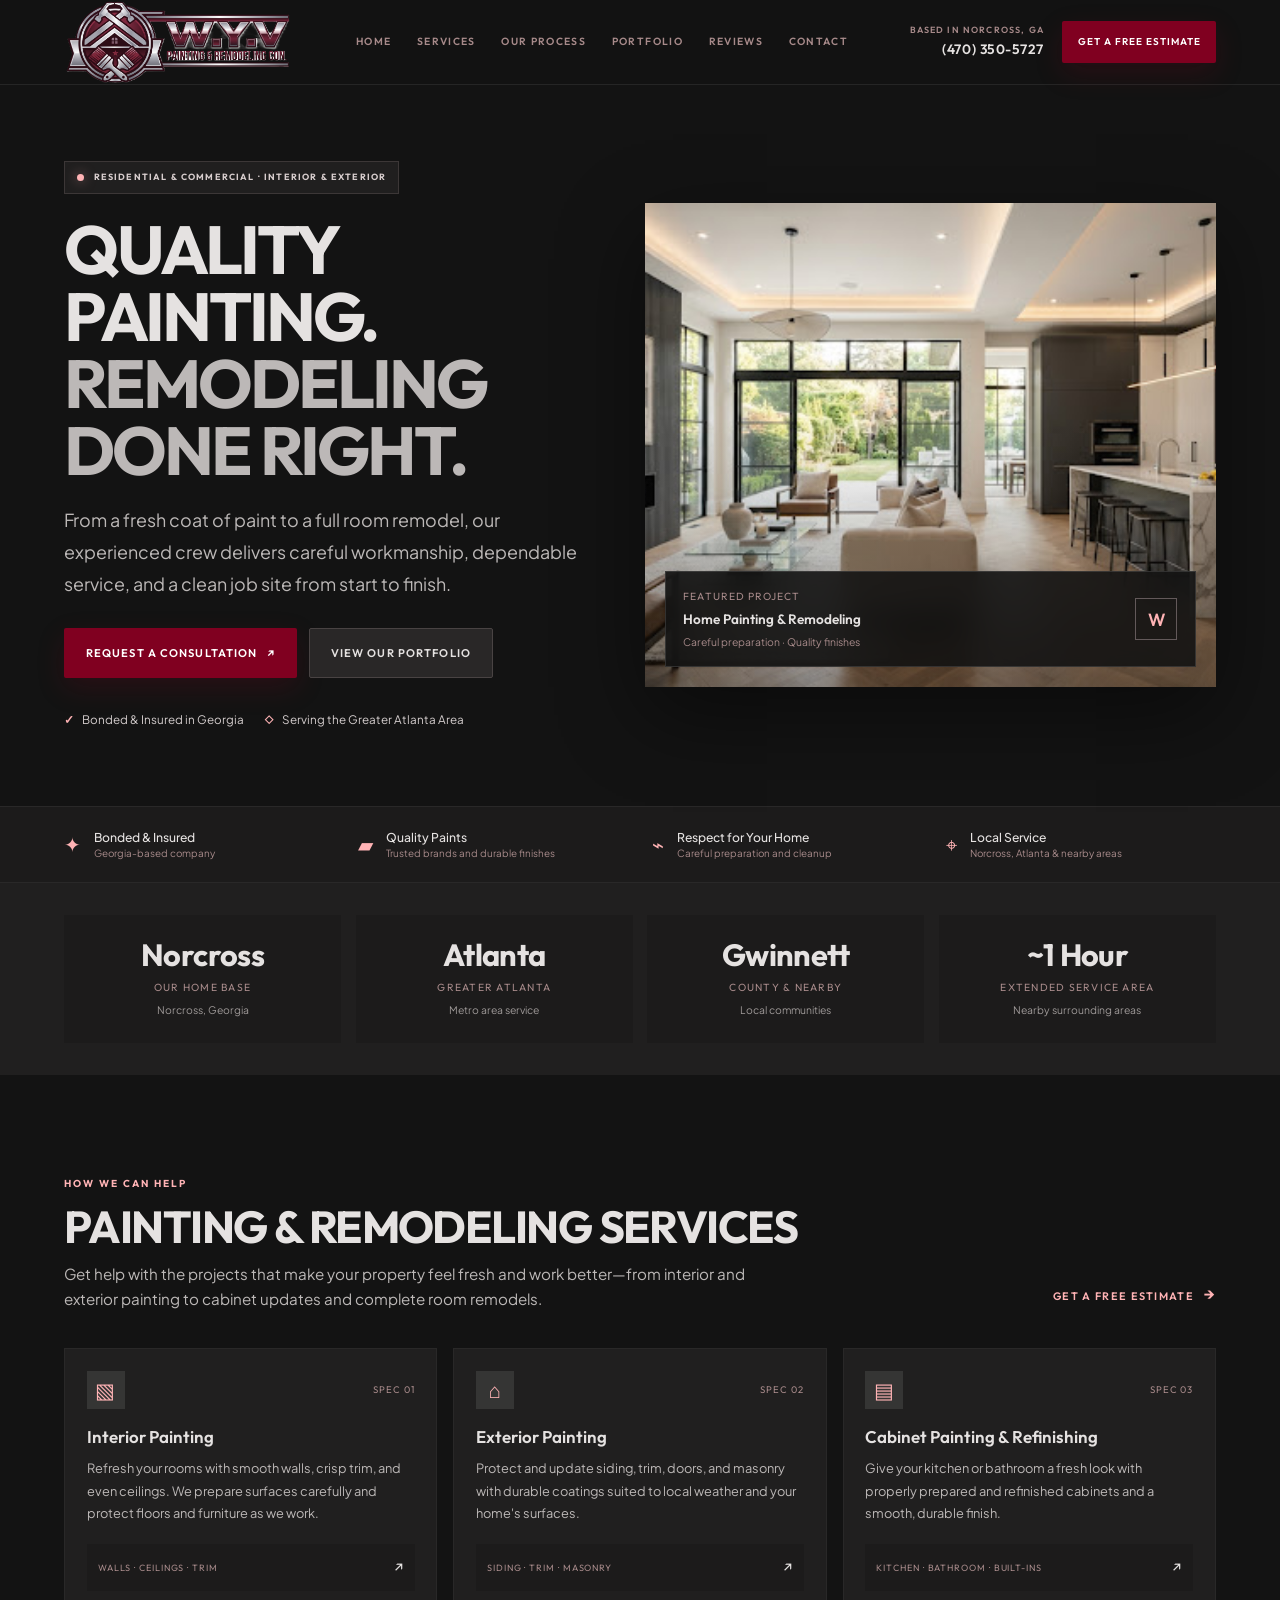
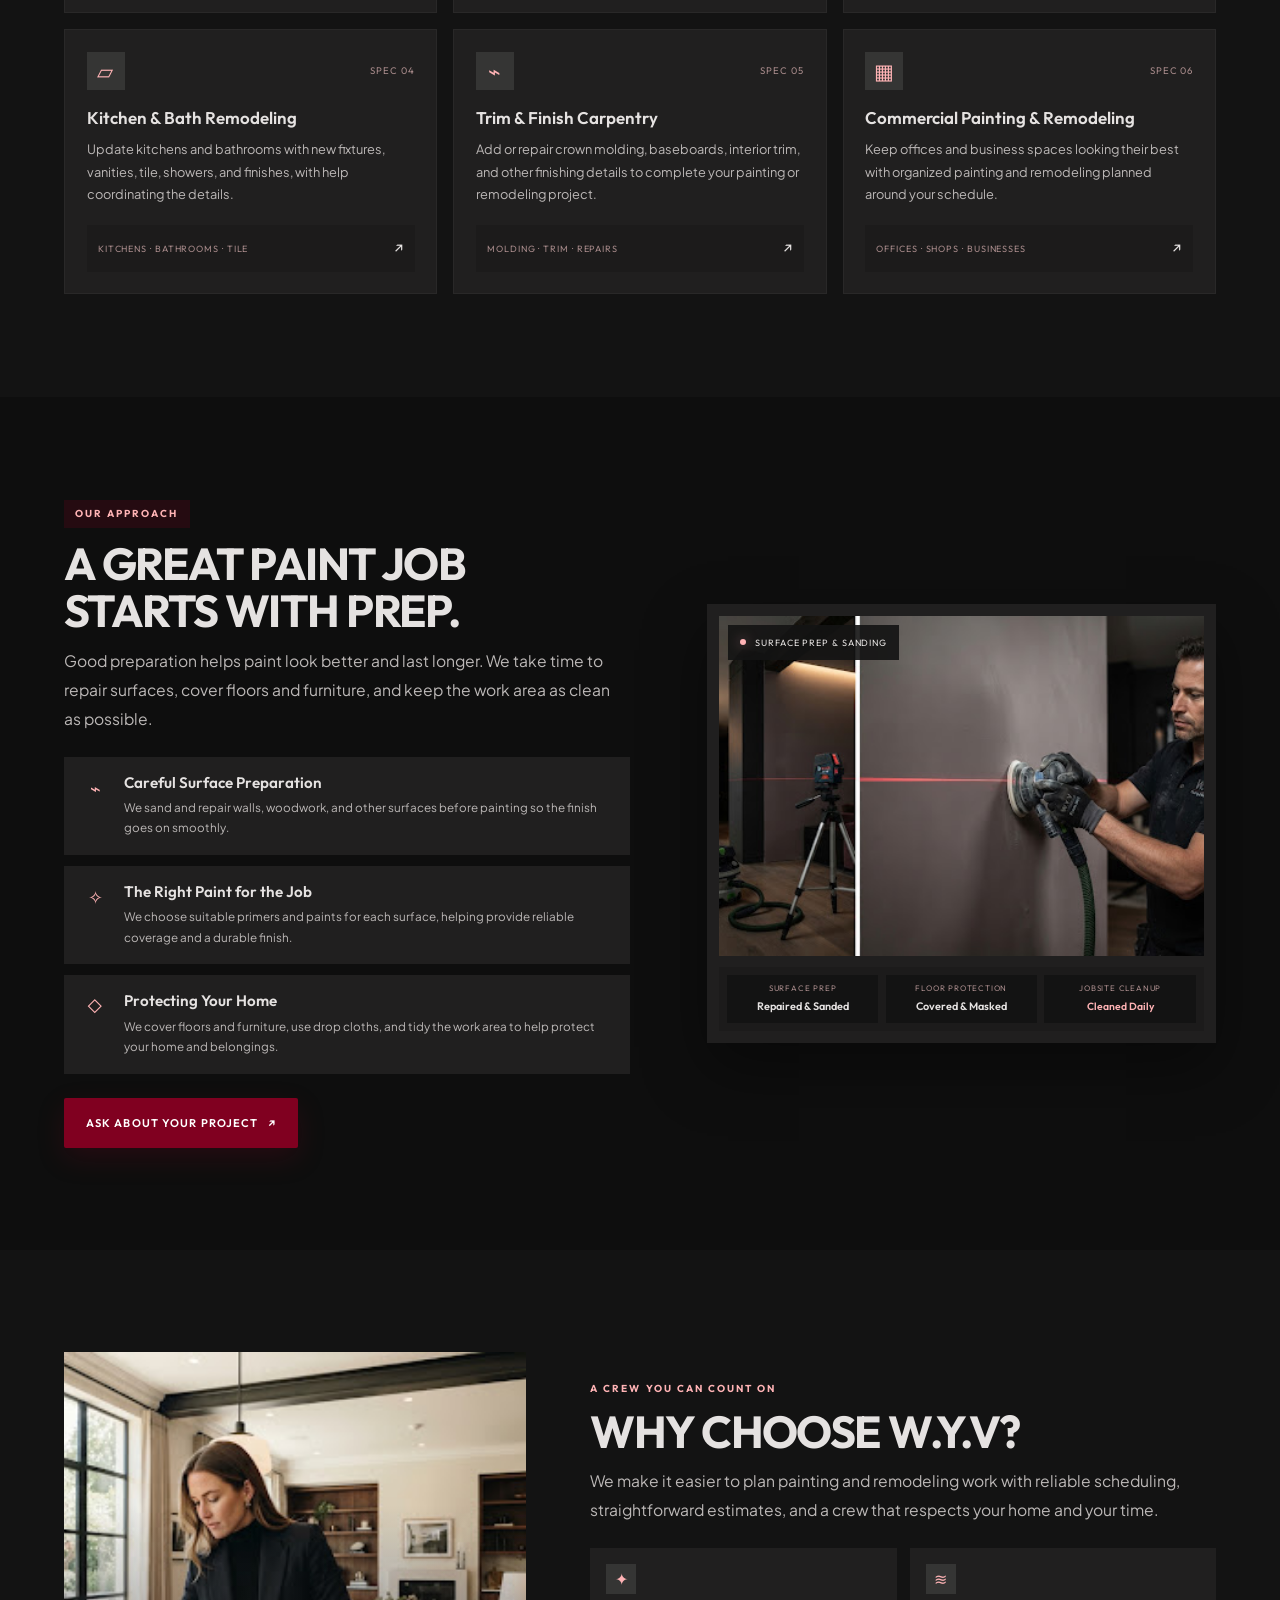
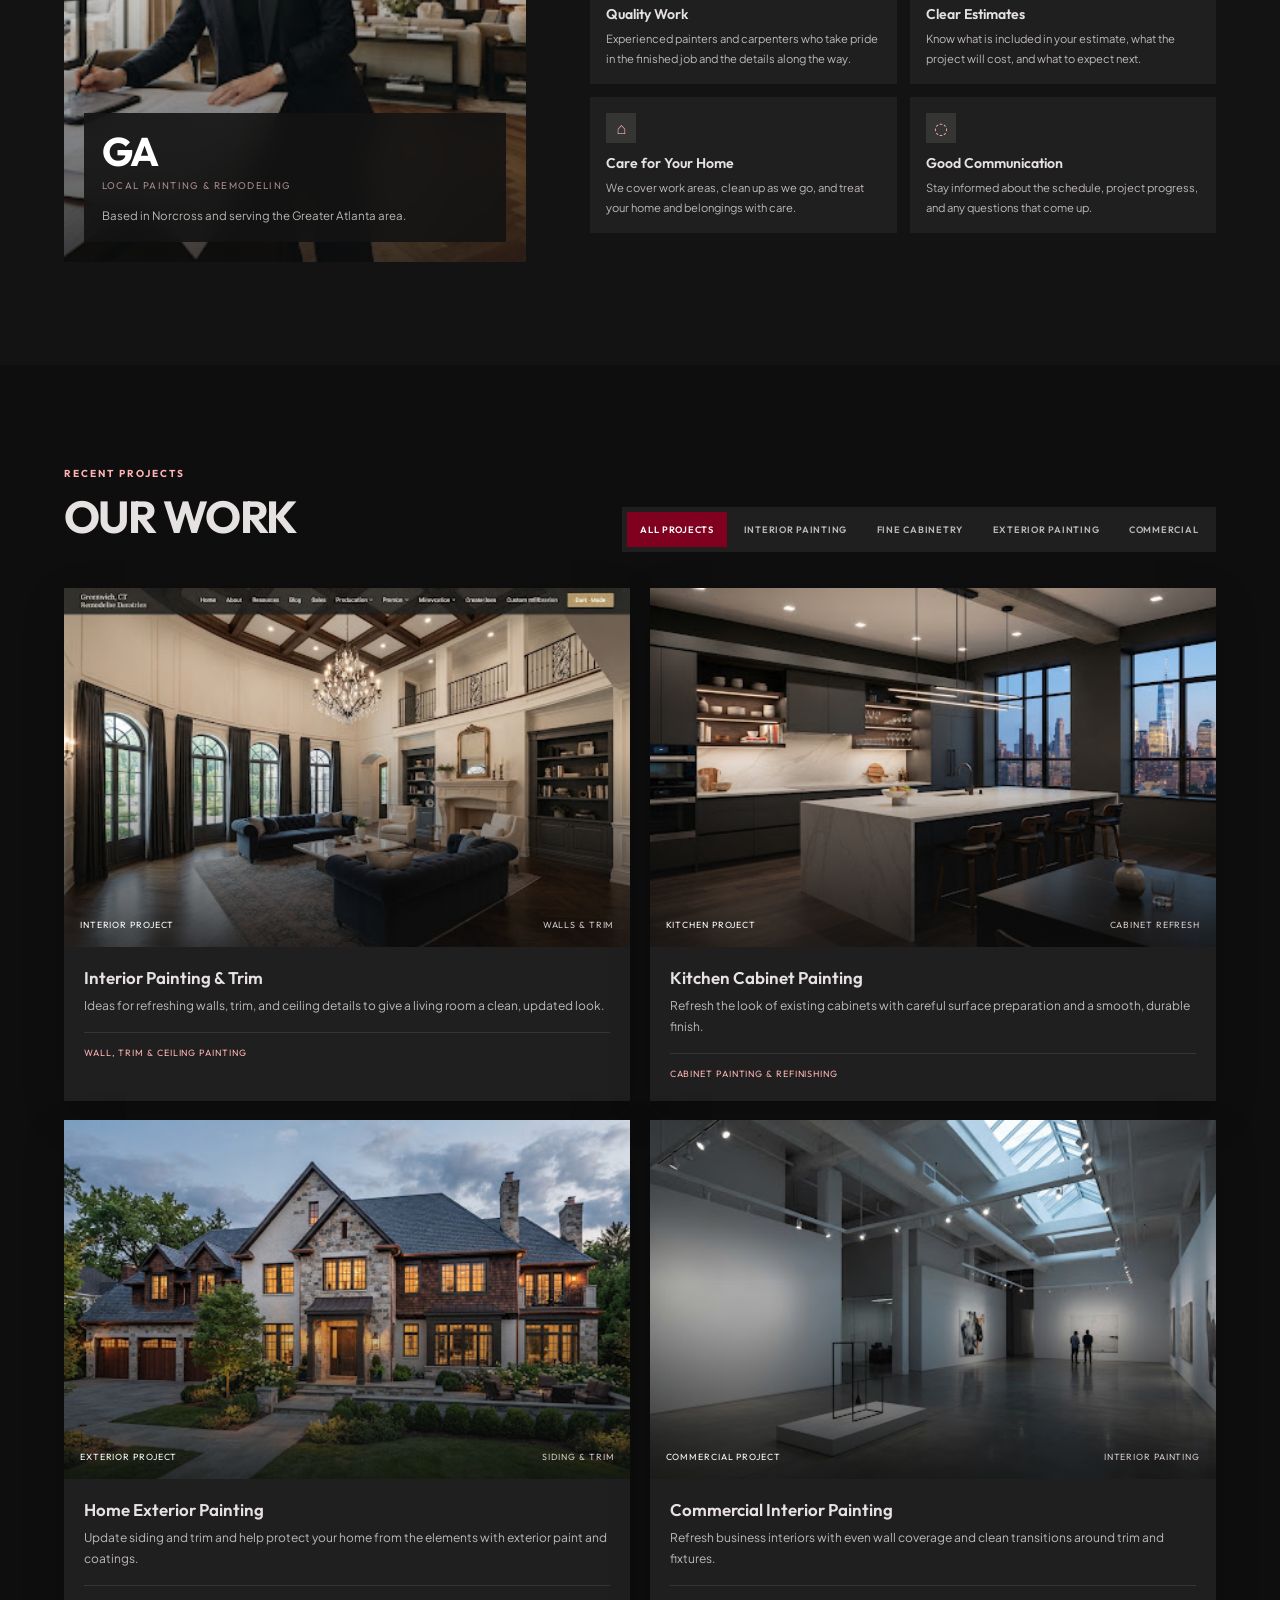
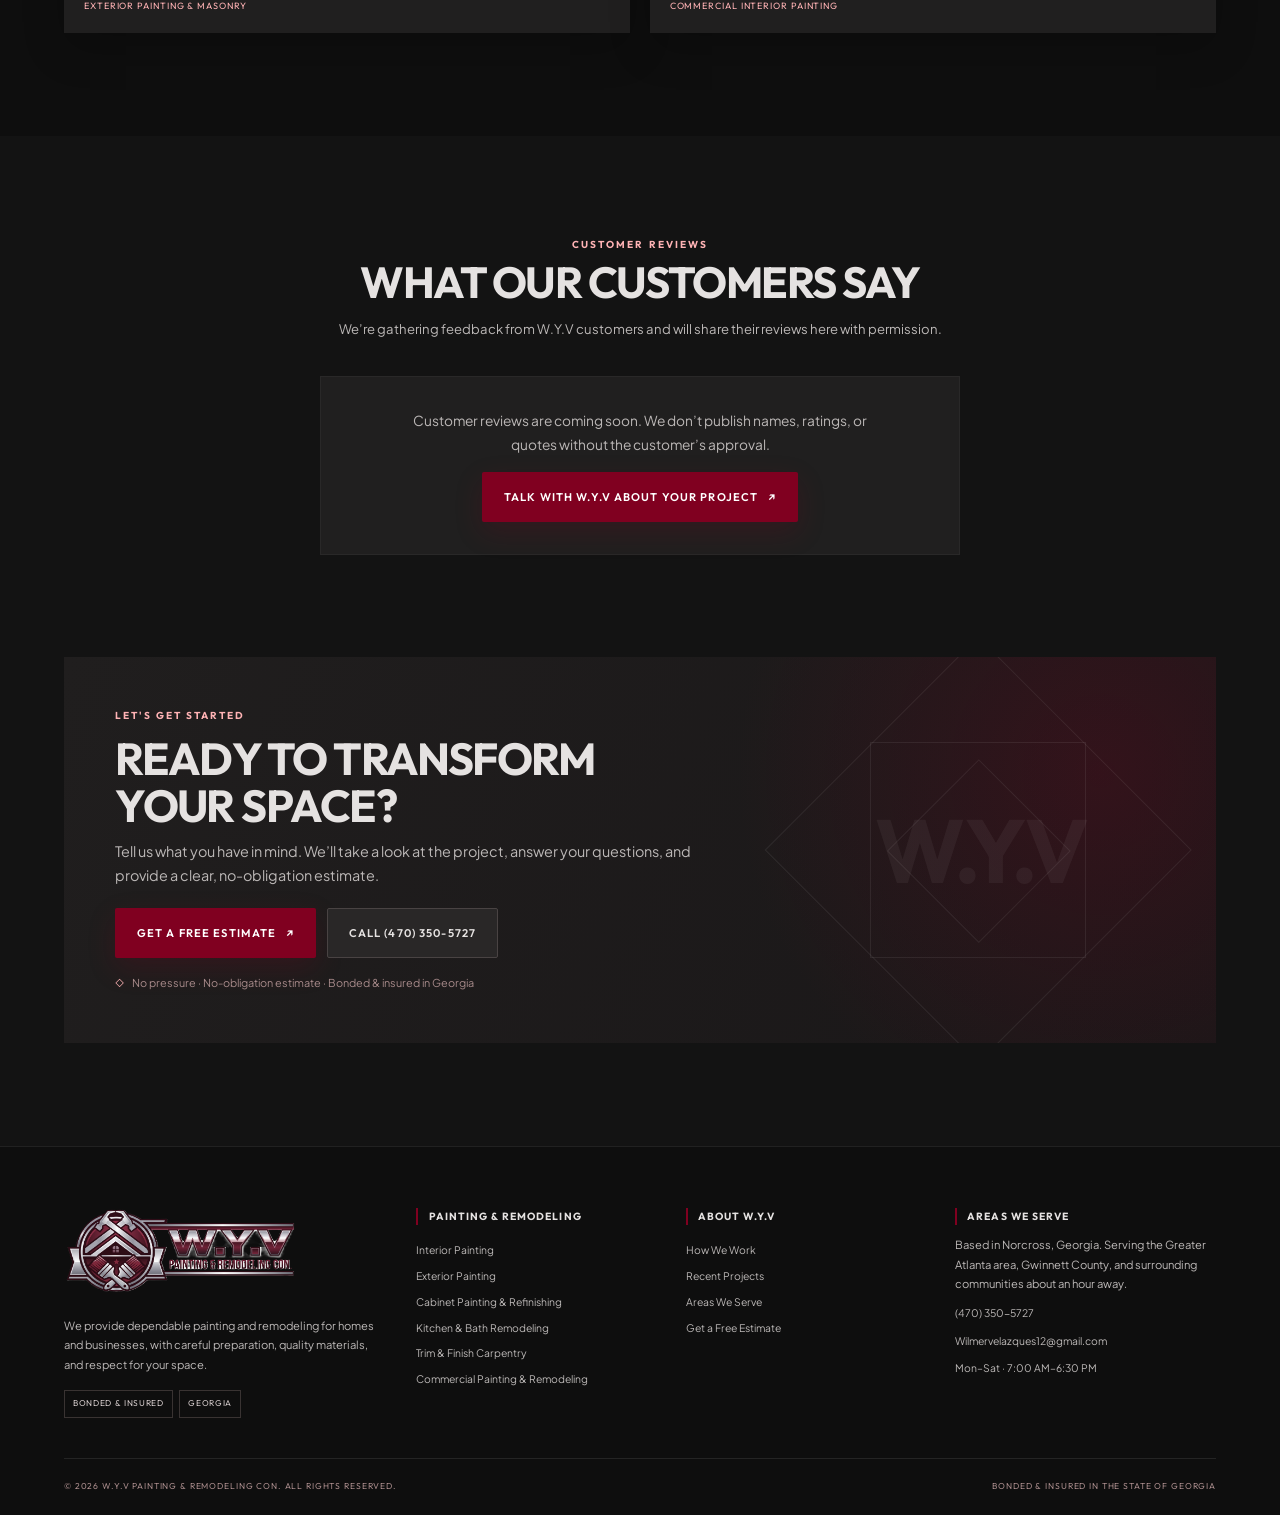
==== index.html @ c8cf9649 "Second Commit" ====
<!doctype html>
<html lang="en">
  <head>
    <meta charset="utf-8">
    <meta name="viewport" content="width=device-width, initial-scale=1">
    <meta name="theme-color" content="#131313">
    <meta name="description" content="W.Y.V Painting & Remodeling is based in Norcross, Georgia, providing painting, cabinet refinishing, and remodeling throughout Greater Atlanta, Gwinnett, and nearby communities.">
    <title>W.Y.V Painting & Remodeling | Quality Painting & Remodeling</title>
    <link rel="preconnect" href="https://fonts.googleapis.com">
    <link rel="preconnect" href="https://fonts.gstatic.com" crossorigin>
    <link href="https://fonts.googleapis.com/css2?family=Outfit:wght@400;500;600;700&family=Plus+Jakarta+Sans:wght@400;500;600&display=swap" rel="stylesheet">
    <link rel="stylesheet" href="styles.css">
    <script src="script.js" defer></script>
  </head>
  <body>
    <a class="skip-link" href="#main">Skip to content</a>
    <header class="site-header">
      <div class="header-inner">
        <a class="brand" href="#home" aria-label="W.Y.V Painting & Remodeling home">
          <img class="brand-logo" src="assets/wyv-main-logo.png" alt="W.Y.V Painting &amp; Remodeling Con.">
        </a>

        <button class="menu-toggle" type="button" aria-expanded="false" aria-controls="primary-navigation">
          <span class="menu-toggle-lines" aria-hidden="true"></span>
          <span class="visually-hidden">Open navigation</span>
        </button>

        <nav class="primary-navigation" id="primary-navigation" aria-label="Main navigation">
          <a href="#home">Home</a>
          <a href="#services">Services</a>
          <a href="#process">Our Process</a>
          <a href="#portfolio">Portfolio</a>
          <a href="#reviews">Reviews</a>
          <a href="#contact">Contact</a>
        </nav>

        <div class="header-actions">
          <div class="direct-line">
            <span>Based in Norcross, GA</span>
            <a href="tel:4703505727">(470) 350-5727</a>
          </div>
          <a class="button button-primary button-small" href="#contact" data-open-request>Get a Free Estimate</a>
        </div>
      </div>
    </header>

    <main id="main">
      <section class="hero section-shell" id="home">
        <div class="hero-content">
          <p class="eyebrow eyebrow-pill"><span class="status-dot"></span>Residential &amp; Commercial · Interior &amp; Exterior</p>
          <h1>Quality Painting.<br><span>Remodeling Done Right.</span></h1>
          <p class="hero-description">From a fresh coat of paint to a full room remodel, our experienced crew delivers careful workmanship, dependable service, and a clean job site from start to finish.</p>
          <div class="hero-actions">
            <a class="button button-primary" href="#contact" data-open-request>Request a Consultation <span aria-hidden="true">↗</span></a>
            <a class="button button-secondary" href="#portfolio">View Our Portfolio</a>
          </div>
          <div class="hero-credentials">
            <span><span class="credential-icon" aria-hidden="true">✓</span> Bonded &amp; Insured in Georgia</span>
            <span><span class="credential-icon" aria-hidden="true">◇</span> Serving the Greater Atlanta Area</span>
          </div>
        </div>

        <div class="hero-visual">
          <img
            src="assets/hero-interior.jpg"
            alt="Updated open-plan living room and kitchen with custom wood paneling, marble island, and fresh finishes"
            fetchpriority="high"
            width="512"
            height="286">
          <div class="hero-caption">
            <div>
              <span class="caption-label">Featured Project</span>
              <strong>Home Painting &amp; Remodeling</strong>
              <span class="caption-detail">Careful preparation · Quality finishes</span>
            </div>
            <span class="caption-seal" aria-hidden="true">W</span>
          </div>
        </div>
      </section>

      <section class="trust-strip" aria-label="Our service commitments">
        <div class="trust-item"><span class="trust-icon" aria-hidden="true">✦</span><span>Bonded &amp; Insured <small>Georgia-based company</small></span></div>
        <div class="trust-item"><span class="trust-icon" aria-hidden="true">▰</span><span>Quality Paints <small>Trusted brands and durable finishes</small></span></div>
        <div class="trust-item"><span class="trust-icon" aria-hidden="true">⌁</span><span>Respect for Your Home <small>Careful preparation and cleanup</small></span></div>
        <div class="trust-item"><span class="trust-icon" aria-hidden="true">⌖</span><span>Local Service <small>Norcross, Atlanta &amp; nearby areas</small></span></div>
      </section>

      <section class="stats-section" aria-label="W.Y.V at a glance">
        <div class="stats-grid">
          <div class="stat"><strong class="stat-label">Norcross</strong><span>Our Home Base</span><small>Norcross, Georgia</small></div>
          <div class="stat"><strong class="stat-label">Atlanta</strong><span>Greater Atlanta</span><small>Metro area service</small></div>
          <div class="stat"><strong class="stat-label">Gwinnett</strong><span>County &amp; Nearby</span><small>Local communities</small></div>
          <div class="stat"><strong class="stat-label">~1 Hour</strong><span>Extended Service Area</span><small>Nearby surrounding areas</small></div>
        </div>
      </section>

      <section class="content-section" id="services">
        <div class="section-shell">
          <div class="section-heading section-heading-split">
            <div>
              <p class="eyebrow">How We Can Help</p>
              <h2>Painting &amp; Remodeling Services</h2>
              <p>Get help with the projects that make your property feel fresh and work better—from interior and exterior painting to cabinet updates and complete room remodels.</p>
            </div>
            <a class="text-link" href="#contact" data-open-request>Get a free estimate <span aria-hidden="true">→</span></a>
          </div>

          <div class="services-grid">
            <article class="service-card">
              <div class="service-meta"><span class="service-icon" aria-hidden="true">▧</span><span>Spec 01</span></div>
              <h3>Interior Painting</h3>
              <p>Refresh your rooms with smooth walls, crisp trim, and even ceilings. We prepare surfaces carefully and protect floors and furniture as we work.</p>
              <div class="service-foot"><span>Walls · Ceilings · Trim</span><span aria-hidden="true">↗</span></div>
            </article>
            <article class="service-card">
              <div class="service-meta"><span class="service-icon" aria-hidden="true">⌂</span><span>Spec 02</span></div>
              <h3>Exterior Painting</h3>
              <p>Protect and update siding, trim, doors, and masonry with durable coatings suited to local weather and your home's surfaces.</p>
              <div class="service-foot"><span>Siding · Trim · Masonry</span><span aria-hidden="true">↗</span></div>
            </article>
            <article class="service-card">
              <div class="service-meta"><span class="service-icon" aria-hidden="true">▤</span><span>Spec 03</span></div>
              <h3>Cabinet Painting &amp; Refinishing</h3>
              <p>Give your kitchen or bathroom a fresh look with properly prepared and refinished cabinets and a smooth, durable finish.</p>
              <div class="service-foot"><span>Kitchen · Bathroom · Built-ins</span><span aria-hidden="true">↗</span></div>
            </article>
            <article class="service-card">
              <div class="service-meta"><span class="service-icon" aria-hidden="true">▱</span><span>Spec 04</span></div>
              <h3>Kitchen &amp; Bath Remodeling</h3>
              <p>Update kitchens and bathrooms with new fixtures, vanities, tile, showers, and finishes, with help coordinating the details.</p>
              <div class="service-foot"><span>Kitchens · Bathrooms · Tile</span><span aria-hidden="true">↗</span></div>
            </article>
            <article class="service-card">
              <div class="service-meta"><span class="service-icon" aria-hidden="true">⌁</span><span>Spec 05</span></div>
              <h3>Trim &amp; Finish Carpentry</h3>
              <p>Add or repair crown molding, baseboards, interior trim, and other finishing details to complete your painting or remodeling project.</p>
              <div class="service-foot"><span>Molding · Trim · Repairs</span><span aria-hidden="true">↗</span></div>
            </article>
            <article class="service-card">
              <div class="service-meta"><span class="service-icon" aria-hidden="true">▦</span><span>Spec 06</span></div>
              <h3>Commercial Painting &amp; Remodeling</h3>
              <p>Keep offices and business spaces looking their best with organized painting and remodeling planned around your schedule.</p>
              <div class="service-foot"><span>Offices · Shops · Businesses</span><span aria-hidden="true">↗</span></div>
            </article>
          </div>
        </div>
      </section>

      <section class="process-section" id="process">
        <div class="section-shell process-grid">
          <div class="process-copy">
            <p class="eyebrow eyebrow-dark">Our Approach</p>
            <h2>A Great Paint Job Starts With Prep.</h2>
            <p class="section-lead">Good preparation helps paint look better and last longer. We take time to repair surfaces, cover floors and furniture, and keep the work area as clean as possible.</p>
            <div class="process-points">
              <article class="process-point">
                <span class="point-icon" aria-hidden="true">⌁</span>
                <div><h3>Careful Surface Preparation</h3><p>We sand and repair walls, woodwork, and other surfaces before painting so the finish goes on smoothly.</p></div>
              </article>
              <article class="process-point">
                <span class="point-icon" aria-hidden="true">✧</span>
                <div><h3>The Right Paint for the Job</h3><p>We choose suitable primers and paints for each surface, helping provide reliable coverage and a durable finish.</p></div>
              </article>
              <article class="process-point">
                <span class="point-icon" aria-hidden="true">◇</span>
                <div><h3>Protecting Your Home</h3><p>We cover floors and furniture, use drop cloths, and tidy the work area to help protect your home and belongings.</p></div>
              </article>
            </div>
            <a class="button button-primary" href="#contact" data-open-request>Ask About Your Project <span aria-hidden="true">↗</span></a>
          </div>

          <div class="process-visual">
            <img
              src="assets/surface-prep.jpg"
              alt="Careful surface preparation and sanding before interior painting"
              loading="lazy"
              width="512"
              height="286">
            <span class="image-label"><span class="status-dot"></span>Surface Prep &amp; Sanding</span>
            <div class="technical-stats">
              <div><span>Surface Prep</span><strong>Repaired &amp; Sanded</strong></div>
              <div><span>Floor Protection</span><strong>Covered &amp; Masked</strong></div>
              <div><span>Jobsite Cleanup</span><strong>Cleaned Daily</strong></div>
            </div>
          </div>
        </div>
      </section>

      <section class="difference-section content-section">
        <div class="section-shell difference-grid">
          <div class="difference-visual">
            <img
              src="assets/atelier-planning.jpg"
              alt="An interior professional reviewing a home painting and remodeling project"
              loading="lazy"
              width="512"
              height="286">
            <div class="delivery-card">
              <div class="delivery-number">GA</div>
              <div><span>Local Painting &amp; Remodeling</span><p>Based in Norcross and serving the Greater Atlanta area.</p></div>
            </div>
          </div>
          <div class="difference-copy">
            <p class="eyebrow">A Crew You Can Count On</p>
            <h2>Why Choose W.Y.V?</h2>
            <p class="section-lead">We make it easier to plan painting and remodeling work with reliable scheduling, straightforward estimates, and a crew that respects your home and your time.</p>
            <div class="pillars-grid">
              <article class="pillar-card"><span class="pillar-icon" aria-hidden="true">✦</span><h3>Quality Work</h3><p>Experienced painters and carpenters who take pride in the finished job and the details along the way.</p></article>
              <article class="pillar-card"><span class="pillar-icon" aria-hidden="true">≋</span><h3>Clear Estimates</h3><p>Know what is included in your estimate, what the project will cost, and what to expect next.</p></article>
              <article class="pillar-card"><span class="pillar-icon" aria-hidden="true">⌂</span><h3>Care for Your Home</h3><p>We cover work areas, clean up as we go, and treat your home and belongings with care.</p></article>
              <article class="pillar-card"><span class="pillar-icon" aria-hidden="true">◌</span><h3>Good Communication</h3><p>Stay informed about the schedule, project progress, and any questions that come up.</p></article>
            </div>
          </div>
        </div>
      </section>

      <section class="portfolio-section" id="portfolio">
        <div class="section-shell">
          <div class="section-heading portfolio-heading">
            <div>
              <p class="eyebrow">Recent Projects</p>
              <h2>Our Work</h2>
            </div>
            <div class="portfolio-filters" role="group" aria-label="Filter portfolio projects">
              <button class="filter-button is-active" type="button" data-filter="all" aria-pressed="true">All Projects</button>
              <button class="filter-button" type="button" data-filter="interiors" aria-pressed="false">Interior Painting</button>
              <button class="filter-button" type="button" data-filter="cabinetry" aria-pressed="false">Fine Cabinetry</button>
              <button class="filter-button" type="button" data-filter="exterior" aria-pressed="false">Exterior Painting</button>
              <button class="filter-button" type="button" data-filter="commercial" aria-pressed="false">Commercial</button>
            </div>
          </div>

          <div class="portfolio-grid">
            <article class="project-card" data-category="interiors">
              <div class="project-image"><img src="assets/portfolio-greenwich.jpg" alt="Living room with a coffered ceiling, finished hardwood floors, and freshly painted walls" loading="lazy" width="512" height="286"><span class="project-location">Interior Project <span>Walls &amp; Trim</span></span></div>
              <div class="project-copy"><h3>Interior Painting &amp; Trim</h3><p>Ideas for refreshing walls, trim, and ceiling details to give a living room a clean, updated look.</p><span class="project-finish">Wall, Trim &amp; Ceiling Painting</span></div>
            </article>
            <article class="project-card" data-category="cabinetry">
              <div class="project-image"><img src="assets/portfolio-tribeca.jpg" alt="Updated kitchen with refinished dark cabinets and a waterfall island" loading="lazy" width="512" height="286"><span class="project-location">Kitchen Project <span>Cabinet Refresh</span></span></div>
              <div class="project-copy"><h3>Kitchen Cabinet Painting</h3><p>Refresh the look of existing cabinets with careful surface preparation and a smooth, durable finish.</p><span class="project-finish">Cabinet Painting &amp; Refinishing</span></div>
            </article>
            <article class="project-card" data-category="exterior">
              <div class="project-image"><img src="assets/portfolio-westchester.jpg" alt="Stone and cedar home exterior with updated siding and dark window trim" loading="lazy" width="512" height="286"><span class="project-location">Exterior Project <span>Siding &amp; Trim</span></span></div>
              <div class="project-copy"><h3>Home Exterior Painting</h3><p>Update siding and trim and help protect your home from the elements with exterior paint and coatings.</p><span class="project-finish">Exterior Painting &amp; Masonry</span></div>
            </article>
            <article class="project-card" data-category="commercial">
              <div class="project-image"><img src="assets/portfolio-soho.jpg" alt="Art gallery interior with polished concrete floors and freshly painted white walls" loading="lazy" width="512" height="286"><span class="project-location">Commercial Project <span>Interior Painting</span></span></div>
              <div class="project-copy"><h3>Commercial Interior Painting</h3><p>Refresh business interiors with even wall coverage and clean transitions around trim and fixtures.</p><span class="project-finish">Commercial Interior Painting</span></div>
            </article>
          </div>
        </div>
      </section>

      <section class="reviews-section" id="reviews">
        <div class="section-shell">
          <div class="reviews-heading">
            <p class="eyebrow">Customer Reviews</p>
            <h2>What Our Customers Say</h2>
            <p>We’re gathering feedback from W.Y.V customers and will share their reviews here with permission.</p>
          </div>
          <div class="reviews-empty-state">
            <p>Customer reviews are coming soon. We don’t publish names, ratings, or quotes without the customer’s approval.</p>
            <a class="button button-primary" href="#contact" data-open-request>Talk with W.Y.V about your project <span aria-hidden="true">↗</span></a>
          </div>
        </div>
      </section>

      <section class="contact-section" id="contact">
        <div class="section-shell">
          <div class="contact-panel">
            <div class="contact-copy">
              <p class="eyebrow">Let's Get Started</p>
              <h2>Ready to Transform<br>Your Space?</h2>
              <p>Tell us what you have in mind. We’ll take a look at the project, answer your questions, and provide a clear, no-obligation estimate.</p>
              <div class="contact-actions">
                <a class="button button-primary" href="#contact" data-open-request>Get a Free Estimate <span aria-hidden="true">↗</span></a>
                <a class="button button-secondary" href="tel:4703505727">Call (470) 350-5727</a>
              </div>
              <p class="contact-assurance"><span aria-hidden="true">◇</span> No pressure · No-obligation estimate · Bonded &amp; insured in Georgia</p>
            </div>
            <div class="contact-decoration" aria-hidden="true"><span>W.Y.V</span><i></i><i></i><i></i></div>
          </div>
        </div>
      </section>
    </main>

    <dialog class="request-dialog" id="request-dialog" aria-labelledby="request-title" aria-describedby="request-description">
      <div class="request-dialog-header">
        <div>
          <p class="eyebrow">Norcross · Greater Atlanta</p>
          <h2 id="request-title">Tell Us About Your Project</h2>
        </div>
        <button class="dialog-close" type="button" aria-label="Close request form">×</button>
      </div>
      <p class="request-description" id="request-description">Share a few details and we’ll help you plan your next painting or remodeling project.</p>
      <form class="request-form" id="request-form">
        <div class="form-field">
          <label for="request-name">Your name <span aria-hidden="true">*</span></label>
          <input id="request-name" name="name" autocomplete="name" required>
        </div>
        <div class="form-field">
          <label for="request-phone">Phone number <span aria-hidden="true">*</span></label>
          <input id="request-phone" name="phone" type="tel" autocomplete="tel" required>
        </div>
        <div class="form-field">
          <label for="request-email">Email address <span aria-hidden="true">*</span></label>
          <input id="request-email" name="email" type="email" autocomplete="email" required>
        </div>
        <div class="form-field">
          <label for="request-service">What can we help with? <span aria-hidden="true">*</span></label>
          <select id="request-service" name="service" required>
            <option value="" selected disabled>Select a service</option>
            <option>Interior painting</option>
            <option>Exterior painting</option>
            <option>Cabinet painting or refinishing</option>
            <option>Kitchen or bathroom remodeling</option>
            <option>Trim or carpentry</option>
            <option>Commercial painting or remodeling</option>
            <option>Other project</option>
          </select>
        </div>
        <div class="form-field form-field-full">
          <label for="request-location">Project city or ZIP code</label>
          <input id="request-location" name="location" autocomplete="address-level2" placeholder="e.g. Norcross, GA">
        </div>
        <div class="form-field form-field-full">
          <label for="request-details">Tell us a little about the project <span aria-hidden="true">*</span></label>
          <textarea id="request-details" name="details" rows="4" required placeholder="What would you like to update?"></textarea>
        </div>
        <p class="form-privacy">Your details will be emailed to W.Y.V so we can respond to your request.</p>
        <p class="form-status" id="request-status" aria-live="polite"></p>
        <div class="form-actions">
          <button class="button button-primary" type="submit">Send Estimate Request <span aria-hidden="true">↗</span></button>
          <a class="form-call-link" href="tel:4703505727">Or call (470) 350-5727</a>
        </div>
      </form>
    </dialog>

    <footer class="site-footer">
      <div class="section-shell">
        <div class="footer-grid">
          <div class="footer-about">
            <a class="brand footer-brand" href="#home" aria-label="W.Y.V Painting & Remodeling home">
              <img class="brand-logo" src="assets/wyv-main-logo.png" alt="W.Y.V Painting &amp; Remodeling Con.">
            </a>
            <p>We provide dependable painting and remodeling for homes and businesses, with careful preparation, quality materials, and respect for your space.</p>
            <div class="footer-badges"><span>Bonded &amp; Insured</span><span>Georgia</span></div>
          </div>
          <div>
            <h2 class="footer-heading">Painting &amp; Remodeling</h2>
            <ul class="footer-links">
              <li><a href="#services">Interior Painting</a></li>
              <li><a href="#services">Exterior Painting</a></li>
              <li><a href="#services">Cabinet Painting &amp; Refinishing</a></li>
              <li><a href="#services">Kitchen &amp; Bath Remodeling</a></li>
              <li><a href="#services">Trim &amp; Finish Carpentry</a></li>
              <li><a href="#services">Commercial Painting &amp; Remodeling</a></li>
            </ul>
          </div>
          <div>
            <h2 class="footer-heading">About W.Y.V</h2>
            <ul class="footer-links">
              <li><a href="#process">How We Work</a></li>
              <li><a href="#portfolio">Recent Projects</a></li>
              <li><a href="#reviews">Areas We Serve</a></li>
              <li><a href="#contact" data-open-request>Get a Free Estimate</a></li>
            </ul>
          </div>
          <div class="footer-contact">
            <h2 class="footer-heading">Areas We Serve</h2>
            <p>Based in Norcross, Georgia. Serving the Greater Atlanta area, Gwinnett County, and surrounding communities about an hour away.</p>
            <a href="tel:4703505727">(470) 350-5727</a>
            <a href="mailto:Wilmervelazques12@gmail.com">Wilmervelazques12@gmail.com</a>
            <span>Mon–Sat · 7:00 AM–6:30 PM</span>
          </div>
        </div>
        <div class="footer-bottom">
          <span>© <span id="current-year">2026</span> W.Y.V Painting &amp; Remodeling Con. All Rights Reserved.</span>
          <span>Bonded &amp; Insured in the State of Georgia</span>
        </div>
      </div>
    </footer>
  </body>
</html>
---- styles.css ----
:root {
  color-scheme: dark;
  --surface: #131313;
  --surface-deep: #0e0e0e;
  --surface-low: #1c1b1b;
  --surface-card: #201f1f;
  --surface-raised: #2a2a2a;
  --surface-high: #353534;
  --text: #e5e2e1;
  --text-muted: #bcb8b7;
  --text-soft: #a78a8a;
  --accent: #800020;
  --accent-bright: #ffb3b5;
  --accent-dark: #680019;
  --border: #393332;
  --page-width: 1440px;
  --page-gutter: clamp(1.25rem, 5vw, 5rem);
  --font-display: "Outfit", "Arial Narrow", sans-serif;
  --font-body: "Plus Jakarta Sans", Arial, sans-serif;
}

* {
  box-sizing: border-box;
}

html {
  scroll-behavior: smooth;
  scroll-padding-top: 6rem;
}

body {
  min-width: 320px;
  margin: 0;
  background: var(--surface);
  color: var(--text);
  font-family: var(--font-body);
  font-size: 15px;
  line-height: 1.65;
  -webkit-font-smoothing: antialiased;
}

body,
button,
a {
  -webkit-tap-highlight-color: transparent;
}

button,
a {
  color: inherit;
}

a {
  text-decoration: none;
}

button {
  font: inherit;
}

img {
  display: block;
  max-width: 100%;
}

::selection {
  background: var(--accent);
  color: #fff;
}

:focus-visible {
  outline: 2px solid var(--accent-bright);
  outline-offset: 4px;
}

.visually-hidden,
.skip-link:not(:focus) {
  position: absolute;
  width: 1px;
  height: 1px;
  padding: 0;
  margin: -1px;
  overflow: hidden;
  clip: rect(0, 0, 0, 0);
  white-space: nowrap;
  border: 0;
}

.skip-link:focus {
  position: fixed;
  z-index: 100;
  top: 1rem;
  left: 1rem;
  padding: 0.75rem 1rem;
  background: var(--text);
  color: var(--surface);
}

.section-shell {
  width: min(100% - (var(--page-gutter) * 2), var(--page-width));
  margin-inline: auto;
}

.site-header {
  position: sticky;
  z-index: 20;
  top: 0;
  border-bottom: 1px solid rgba(255, 255, 255, 0.08);
  background: rgba(19, 19, 19, 0.94);
  backdrop-filter: blur(18px);
}

.header-inner {
  display: flex;
  width: min(100% - (var(--page-gutter) * 2), 1600px);
  min-height: 82px;
  align-items: center;
  justify-content: space-between;
  gap: 1.5rem;
  margin-inline: auto;
}

.brand {
  display: inline-flex;
  flex: 0 1 auto;
  min-width: 0;
  align-items: center;
}

.brand-logo {
  display: block;
  width: clamp(190px, 18vw, 250px);
  height: auto;
  object-fit: contain;
}

.primary-navigation {
  display: flex;
  align-items: center;
  gap: clamp(0.9rem, 2vw, 2rem);
}

.primary-navigation a,
.direct-line span {
  color: var(--text-soft);
  font-family: var(--font-display);
  font-size: 0.65rem;
  font-weight: 600;
  letter-spacing: 0.13em;
  text-transform: uppercase;
  transition: color 180ms ease;
}

.primary-navigation a:hover,
.primary-navigation a:focus-visible {
  color: var(--accent-bright);
}

.header-actions {
  display: flex;
  flex: 0 0 auto;
  align-items: center;
  gap: 1.15rem;
}

.direct-line {
  display: grid;
  text-align: right;
}

.direct-line a {
  font-family: var(--font-display);
  font-size: 0.85rem;
  font-weight: 600;
  letter-spacing: 0.04em;
}

.direct-line span {
  font-size: 0.56rem;
}

.menu-toggle {
  display: none;
}

.button {
  display: inline-flex;
  min-height: 50px;
  align-items: center;
  justify-content: center;
  gap: 0.6rem;
  padding: 0.85rem 1.3rem;
  border: 1px solid transparent;
  border-radius: 2px;
  font-family: var(--font-display);
  font-size: 0.7rem;
  font-weight: 600;
  letter-spacing: 0.1em;
  line-height: 1.25;
  text-align: center;
  text-transform: uppercase;
  transition: background-color 180ms ease, border-color 180ms ease, transform 180ms ease;
}

.button:hover {
  transform: translateY(-2px);
}

.button-primary {
  background: var(--accent);
  color: #fff;
  box-shadow: 0 10px 28px rgba(128, 0, 32, 0.2);
}

.button-primary:hover {
  background: #991331;
}

.button-secondary {
  border-color: #494343;
  background: #292727;
  color: var(--text);
}

.button-secondary:hover {
  border-color: #766b6b;
  background: #343131;
}

.button-small {
  min-height: 42px;
  padding: 0.7rem 0.9rem;
  font-size: 0.62rem;
}

.hero {
  display: grid;
  min-height: 630px;
  grid-template-columns: minmax(0, 0.95fr) minmax(0, 1.05fr);
  align-items: center;
  gap: clamp(2.5rem, 5vw, 5rem);
  padding-block: clamp(3rem, 6vw, 5.5rem);
}

.hero-content {
  position: relative;
  z-index: 1;
}

.eyebrow {
  margin: 0 0 0.75rem;
  color: var(--accent-bright);
  font-family: var(--font-display);
  font-size: 0.63rem;
  font-weight: 700;
  letter-spacing: 0.2em;
  line-height: 1.4;
  text-transform: uppercase;
}

.eyebrow-pill {
  display: inline-flex;
  align-items: center;
  gap: 0.6rem;
  max-width: 100%;
  margin-bottom: 1.4rem;
  padding: 0.55rem 0.75rem;
  border: 1px solid #3c3737;
  background: var(--surface-card);
  color: #d7cdcd;
  font-size: 0.56rem;
  letter-spacing: 0.13em;
}

.status-dot {
  width: 7px;
  height: 7px;
  flex: 0 0 auto;
  border-radius: 50%;
  background: var(--accent-bright);
  box-shadow: 0 0 12px rgba(255, 179, 181, 0.5);
}

h1,
h2,
h3,
p,
figure {
  margin-top: 0;
}

h1,
h2,
h3 {
  font-family: var(--font-display);
}

h1 {
  max-width: 730px;
  margin-bottom: 1.2rem;
  font-size: clamp(2.8rem, 5.3vw, 5rem);
  font-weight: 700;
  letter-spacing: -0.045em;
  line-height: 0.99;
  text-transform: uppercase;
}

h1 span {
  color: #bcb8b7;
}

.hero-description {
  max-width: 590px;
  margin-bottom: 1.7rem;
  color: var(--text-muted);
  font-size: clamp(1rem, 1.4vw, 1.15rem);
  line-height: 1.8;
}

.hero-actions {
  display: flex;
  flex-wrap: wrap;
  gap: 0.75rem;
}

.hero-credentials {
  display: flex;
  flex-wrap: wrap;
  gap: 1.3rem;
  margin-top: 2rem;
  color: #d4cdcd;
  font-size: 0.73rem;
}

.credential-icon {
  margin-right: 0.35rem;
  color: var(--accent-bright);
  font-weight: 700;
}

.hero-visual {
  position: relative;
  min-height: 420px;
  aspect-ratio: 1.18 / 1;
  background: var(--surface-card);
  box-shadow: 0 28px 80px rgba(0, 0, 0, 0.45);
}

.hero-visual::after {
  position: absolute;
  inset: 45% 0 0;
  background: linear-gradient(180deg, transparent, rgba(14, 14, 14, 0.38));
  content: "";
  pointer-events: none;
}

.hero-visual > img,
.process-visual > img,
.difference-visual > img {
  width: 100%;
  height: 100%;
  object-fit: cover;
}

.hero-caption {
  position: absolute;
  z-index: 1;
  right: 1.25rem;
  bottom: 1.25rem;
  left: 1.25rem;
  display: flex;
  align-items: center;
  justify-content: space-between;
  gap: 1rem;
  padding: 1rem 1.1rem;
  border: 1px solid rgba(255, 255, 255, 0.12);
  background: rgba(19, 19, 19, 0.89);
  backdrop-filter: blur(14px);
}

.hero-caption > div {
  display: grid;
  gap: 0.16rem;
}

.caption-label,
.caption-detail,
.stat > span,
.stat > small,
.service-meta,
.service-foot,
.technical-stats span,
.project-location,
.project-finish,
.footer-heading,
.footer-links,
.footer-contact,
.footer-bottom {
  font-size: 0.65rem;
}

.caption-label,
.caption-detail {
  color: var(--text-soft);
}

.caption-label,
.service-meta,
.service-foot,
.technical-stats span,
.project-location,
.project-finish,
.footer-heading,
.footer-bottom {
  font-family: var(--font-display);
  letter-spacing: 0.1em;
  text-transform: uppercase;
}

.hero-caption strong {
  font-family: var(--font-display);
  font-size: 0.85rem;
  font-weight: 600;
}

.caption-seal {
  display: grid;
  width: 42px;
  height: 42px;
  flex: 0 0 auto;
  place-items: center;
  border: 1px solid #63595a;
  color: var(--accent-bright);
  font-family: var(--font-display);
  font-size: 1.1rem;
  font-weight: 600;
}

.trust-strip {
  display: grid;
  grid-template-columns: repeat(4, minmax(0, 1fr));
  gap: 1.5rem;
  padding: 1.3rem var(--page-gutter);
  border-block: 1px solid rgba(255, 255, 255, 0.06);
  background: var(--surface-low);
}

.trust-item {
  display: flex;
  align-items: center;
  gap: 0.8rem;
  color: var(--text);
  font-size: 0.76rem;
  font-weight: 500;
  line-height: 1.5;
}

.trust-item small {
  display: block;
  color: var(--text-soft);
  font-size: 0.62rem;
  font-weight: 400;
}

.trust-icon {
  color: var(--accent-bright);
  font-size: 1.25rem;
}

.stats-section {
  padding: 2rem var(--page-gutter);
  background: var(--surface-card);
}

.stats-grid {
  display: grid;
  width: min(100%, var(--page-width));
  grid-template-columns: repeat(4, minmax(0, 1fr));
  gap: 0.9rem;
  margin-inline: auto;
}

.stat {
  display: flex;
  min-height: 128px;
  flex-direction: column;
  justify-content: center;
  padding: 1.2rem;
  background: var(--surface-low);
  text-align: center;
}

.stat strong {
  font-family: var(--font-display);
  font-size: 2.4rem;
  font-weight: 700;
  letter-spacing: -0.04em;
  line-height: 1.1;
}

.stat strong.stat-label {
  font-size: clamp(1.25rem, 2.4vw, 2rem);
  letter-spacing: -0.02em;
}

.stat strong > span {
  color: var(--accent-bright);
}

.stat .stat-star {
  font-size: 1.7rem;
}

.accent-text {
  color: var(--accent-bright);
}

.stat > span {
  margin-top: 0.45rem;
  color: var(--text-soft);
  font-family: var(--font-display);
  letter-spacing: 0.12em;
  text-transform: uppercase;
}

.stat > small {
  margin-top: 0.3rem;
  color: #9e9998;
}

.content-section,
.portfolio-section,
.reviews-section,
.contact-section {
  padding-block: clamp(4rem, 8vw, 7rem);
}

.section-heading {
  margin-bottom: 2.3rem;
}

.section-heading h2,
.process-copy h2,
.difference-copy h2,
.reviews-heading h2,
.contact-copy h2 {
  margin-bottom: 0.7rem;
  font-size: clamp(2rem, 3.5vw, 3.1rem);
  font-weight: 700;
  letter-spacing: -0.035em;
  line-height: 1.05;
  text-transform: uppercase;
}

.section-heading p:not(.eyebrow) {
  max-width: 690px;
  margin-bottom: 0;
  color: var(--text-muted);
  font-size: 0.95rem;
}

.section-heading-split {
  display: flex;
  align-items: end;
  justify-content: space-between;
  gap: 2rem;
}

.text-link {
  flex: 0 0 auto;
  padding-bottom: 0.25rem;
  color: var(--accent-bright);
  font-family: var(--font-display);
  font-size: 0.68rem;
  font-weight: 600;
  letter-spacing: 0.12em;
  text-transform: uppercase;
}

.text-link span {
  margin-left: 0.4rem;
  font-size: 1rem;
}

.services-grid {
  display: grid;
  grid-template-columns: repeat(3, minmax(0, 1fr));
  gap: 1rem;
}

.service-card {
  display: flex;
  min-height: 265px;
  flex-direction: column;
  padding: 1.35rem;
  border: 1px solid rgba(255, 255, 255, 0.04);
  background: var(--surface-card);
  transition: background-color 180ms ease, border-color 180ms ease, transform 180ms ease;
}

.service-card:hover {
  transform: translateY(-3px);
  border-color: #584141;
  background: #292626;
}

.service-meta {
  display: flex;
  align-items: center;
  justify-content: space-between;
  margin-bottom: 1.1rem;
  color: var(--text-soft);
  font-size: 0.6rem;
}

.service-icon {
  display: grid;
  width: 38px;
  height: 38px;
  place-items: center;
  background: var(--surface-high);
  color: var(--accent-bright);
  font-size: 1.3rem;
}

.service-card h3,
.process-point h3,
.pillar-card h3,
.project-copy h3 {
  margin-bottom: 0.55rem;
  font-size: 1.06rem;
  font-weight: 600;
  line-height: 1.3;
}

.service-card p,
.process-point p,
.pillar-card p,
.project-copy p {
  margin-bottom: 1.2rem;
  color: var(--text-muted);
  font-size: 0.8rem;
  line-height: 1.75;
}

.service-foot {
  display: flex;
  align-items: center;
  justify-content: space-between;
  gap: 0.6rem;
  margin-top: auto;
  padding: 0.7rem;
  background: var(--surface-low);
  color: var(--text-soft);
  font-size: 0.57rem;
}

.service-foot span:last-child {
  color: var(--text);
  font-size: 0.9rem;
}

.process-section {
  padding-block: clamp(4rem, 8vw, 7rem);
  background: var(--surface-deep);
}

.process-grid {
  display: grid;
  grid-template-columns: minmax(0, 1fr) minmax(0, 0.9fr);
  align-items: center;
  gap: clamp(2.5rem, 6vw, 6rem);
}

.eyebrow-dark {
  display: inline-block;
  padding: 0.45rem 0.7rem;
  background: rgba(128, 0, 32, 0.2);
}

.process-copy h2 {
  max-width: 560px;
}

.section-lead {
  color: var(--text-muted);
  font-size: 0.98rem;
  line-height: 1.85;
}

.process-points {
  display: grid;
  gap: 0.7rem;
  margin-block: 1.5rem;
}

.process-point {
  display: flex;
  gap: 0.9rem;
  padding: 1rem;
  background: var(--surface-card);
}

.point-icon {
  display: grid;
  width: 30px;
  height: 30px;
  flex: 0 0 auto;
  place-items: center;
  color: var(--accent-bright);
  font-size: 1.15rem;
}

.process-point h3 {
  margin-bottom: 0.35rem;
  font-size: 0.95rem;
}

.process-point p {
  margin-bottom: 0;
  font-size: 0.73rem;
}

.process-visual {
  position: relative;
  min-height: 400px;
  padding: 0.75rem;
  background: var(--surface-card);
  box-shadow: 0 25px 60px rgba(0, 0, 0, 0.38);
}

.process-visual > img {
  min-height: 340px;
  max-height: 430px;
}

.image-label {
  position: absolute;
  top: 1.35rem;
  left: 1.35rem;
  display: flex;
  align-items: center;
  gap: 0.55rem;
  padding: 0.6rem 0.75rem;
  background: rgba(19, 19, 19, 0.9);
  font-family: var(--font-display);
  font-size: 0.57rem;
  letter-spacing: 0.1em;
  text-transform: uppercase;
}

.image-label .status-dot {
  width: 6px;
  height: 6px;
}

.technical-stats {
  display: grid;
  grid-template-columns: repeat(3, minmax(0, 1fr));
  gap: 0.45rem;
  margin-top: 0.7rem;
  padding: 0.5rem;
  background: var(--surface-low);
}

.technical-stats div {
  display: grid;
  gap: 0.15rem;
  padding: 0.45rem 0.2rem;
  background: var(--surface);
  text-align: center;
}

.technical-stats span {
  color: var(--text-soft);
  font-size: 0.5rem;
}

.technical-stats strong {
  font-family: var(--font-display);
  font-size: 0.68rem;
  font-weight: 600;
}

.technical-stats div:last-child strong {
  color: var(--accent-bright);
  font-size: 0.65rem;
}

.difference-grid {
  display: grid;
  grid-template-columns: minmax(0, 0.85fr) minmax(0, 1.15fr);
  align-items: center;
  gap: clamp(2.5rem, 5vw, 5rem);
}

.difference-visual {
  position: relative;
  min-height: 510px;
}

.difference-visual > img {
  position: absolute;
  inset: 0;
  object-position: center;
}

.difference-visual::after {
  position: absolute;
  inset: 30% 0 0;
  background: linear-gradient(180deg, transparent, rgba(14, 14, 14, 0.7));
  content: "";
}

.delivery-card {
  position: absolute;
  z-index: 1;
  right: 1.25rem;
  bottom: 1.25rem;
  left: 1.25rem;
  padding: 1.1rem;
  background: rgba(19, 19, 19, 0.9);
  backdrop-filter: blur(12px);
}

.delivery-number {
  color: #fff;
  font-family: var(--font-display);
  font-size: 2.5rem;
  font-weight: 700;
  letter-spacing: -0.04em;
  line-height: 1;
}

.delivery-card span {
  color: var(--text-soft);
  font-family: var(--font-display);
  font-size: 0.61rem;
  letter-spacing: 0.14em;
  text-transform: uppercase;
}

.delivery-card p {
  margin: 0.65rem 0 0;
  color: var(--text-muted);
  font-size: 0.72rem;
}

.pillars-grid {
  display: grid;
  grid-template-columns: repeat(2, minmax(0, 1fr));
  gap: 0.8rem;
  margin-top: 1.5rem;
}

.pillar-card {
  padding: 1rem;
  background: var(--surface-card);
}

.pillar-icon {
  display: grid;
  width: 30px;
  height: 30px;
  margin-bottom: 0.7rem;
  place-items: center;
  background: var(--surface-high);
  color: var(--accent-bright);
  font-size: 1rem;
}

.pillar-card h3 {
  margin-bottom: 0.35rem;
  font-size: 0.88rem;
}

.pillar-card p {
  margin-bottom: 0;
  font-size: 0.7rem;
}

.portfolio-section {
  background: var(--surface-deep);
}

.portfolio-heading {
  display: flex;
  align-items: end;
  justify-content: space-between;
  gap: 2rem;
}

.portfolio-filters {
  display: flex;
  flex-wrap: wrap;
  gap: 0.25rem;
  padding: 0.3rem;
  background: var(--surface-card);
}

.filter-button {
  padding: 0.6rem 0.8rem;
  border: 0;
  background: transparent;
  color: var(--text-muted);
  cursor: pointer;
  font-family: var(--font-display);
  font-size: 0.58rem;
  font-weight: 600;
  letter-spacing: 0.08em;
  text-transform: uppercase;
  transition: background-color 180ms ease, color 180ms ease;
}

.filter-button:hover,
.filter-button.is-active {
  background: var(--accent);
  color: #fff;
}

.portfolio-grid {
  display: grid;
  grid-template-columns: repeat(2, minmax(0, 1fr));
  gap: 1.2rem;
}

.project-card {
  overflow: hidden;
  background: var(--surface-card);
  box-shadow: 0 15px 40px rgba(0, 0, 0, 0.2);
}

.project-card[hidden] {
  display: none;
}

.project-image {
  position: relative;
  height: clamp(220px, 28vw, 360px);
  overflow: hidden;
}

.project-image::after {
  position: absolute;
  inset: 45% 0 0;
  background: linear-gradient(180deg, transparent, rgba(14, 14, 14, 0.75));
  content: "";
}

.project-image img {
  width: 100%;
  height: 100%;
  object-fit: cover;
  transition: transform 650ms cubic-bezier(0.2, 0.75, 0.3, 1);
}

.project-card:hover .project-image img {
  transform: scale(1.045);
}

.project-location {
  position: absolute;
  z-index: 1;
  right: 1rem;
  bottom: 0.85rem;
  left: 1rem;
  display: flex;
  justify-content: space-between;
  gap: 1rem;
  color: #fff;
  font-size: 0.56rem;
}

.project-location span {
  color: #d2c8c8;
  text-align: right;
}

.project-copy {
  padding: 1.25rem;
}

.project-copy h3 {
  margin-bottom: 0.4rem;
}

.project-copy p {
  margin-bottom: 1rem;
  font-size: 0.75rem;
}

.project-finish {
  display: block;
  padding-top: 0.75rem;
  border-top: 1px solid var(--border);
  color: var(--accent-bright);
  font-size: 0.57rem;
}

.reviews-heading {
  max-width: 760px;
  margin: 0 auto 2.3rem;
  text-align: center;
}

.reviews-heading .eyebrow {
  margin-bottom: 0.35rem;
}

.reviews-heading h2 {
  margin-bottom: 0.7rem;
  font-size: clamp(1.8rem, 3.4vw, 2.8rem);
  line-height: 1.12;
  text-transform: uppercase;
}

.reviews-heading > p:last-child {
  margin-bottom: 0;
  color: var(--text-muted);
  font-size: 0.82rem;
}

.reviews-empty-state {
  display: grid;
  max-width: 640px;
  justify-items: center;
  gap: 1rem;
  margin: 0 auto;
  padding: 2rem;
  border: 1px solid rgba(255, 255, 255, 0.04);
  background: var(--surface-card);
  text-align: center;
}

.reviews-empty-state p {
  max-width: 48ch;
  margin: 0;
  color: var(--text-muted);
  font-size: 0.86rem;
  line-height: 1.7;
}

.contact-section {
  padding-top: 0;
  background: var(--surface);
}

.contact-panel {
  position: relative;
  display: flex;
  min-height: 330px;
  align-items: center;
  overflow: hidden;
  padding: clamp(1.5rem, 4vw, 3.5rem);
  background:
    radial-gradient(circle at 90% 30%, rgba(128, 0, 32, 0.24), transparent 34%),
    linear-gradient(115deg, #201e1e, #1a1718);
}

.contact-copy {
  position: relative;
  z-index: 1;
  max-width: 720px;
}

.contact-copy h2 {
  margin-bottom: 0.7rem;
}

.contact-copy > p:not(.eyebrow):not(.contact-assurance) {
  max-width: 590px;
  color: var(--text-muted);
  font-size: 0.9rem;
}

.contact-actions {
  display: flex;
  flex-wrap: wrap;
  gap: 0.7rem;
  margin-top: 1.3rem;
}

.contact-assurance {
  display: flex;
  align-items: center;
  gap: 0.5rem;
  margin: 1rem 0 0;
  color: var(--text-soft);
  font-size: 0.68rem;
}

.contact-assurance span {
  color: var(--accent-bright);
}

.contact-decoration {
  position: absolute;
  top: 50%;
  right: 5%;
  display: grid;
  width: min(32vw, 360px);
  aspect-ratio: 1;
  place-items: center;
  transform: translateY(-50%);
  color: rgba(255, 255, 255, 0.05);
  font-family: var(--font-display);
  font-size: clamp(2.5rem, 7vw, 6rem);
  font-weight: 700;
  letter-spacing: -0.08em;
}

.contact-decoration i {
  position: absolute;
  inset: 8%;
  border: 1px solid rgba(255, 255, 255, 0.07);
  transform: rotate(45deg);
}

.contact-decoration i:nth-of-type(2) {
  inset: 20%;
  transform: rotate(0);
}

.contact-decoration i:nth-of-type(3) {
  inset: 32%;
  transform: rotate(45deg);
}

.request-dialog {
  width: min(100% - 2rem, 680px);
  max-width: 680px;
  max-height: min(90vh, 880px);
  padding: clamp(1.25rem, 4vw, 2rem);
  overflow-y: auto;
  border: 1px solid #554748;
  background: var(--surface-low);
  color: var(--text);
  box-shadow: 0 24px 90px rgba(0, 0, 0, 0.62);
}

.request-dialog::backdrop {
  background: rgba(0, 0, 0, 0.76);
  backdrop-filter: blur(5px);
}

.request-dialog-header {
  display: flex;
  align-items: flex-start;
  justify-content: space-between;
  gap: 1rem;
}

.request-dialog-header .eyebrow {
  margin-bottom: 0.5rem;
}

.request-dialog-header h2 {
  margin: 0;
  font-size: clamp(1.5rem, 4vw, 2rem);
  letter-spacing: -0.025em;
  line-height: 1.15;
}

.dialog-close {
  display: grid;
  width: 40px;
  height: 40px;
  flex: 0 0 auto;
  place-items: center;
  border: 1px solid var(--border);
  background: var(--surface-card);
  color: var(--text);
  cursor: pointer;
  font-size: 1.55rem;
  line-height: 1;
}

.dialog-close:hover {
  border-color: var(--accent-bright);
}

.request-description {
  margin: 0.8rem 0 1.35rem;
  color: var(--text-muted);
  font-size: 0.86rem;
}

.request-form {
  display: grid;
  grid-template-columns: repeat(2, minmax(0, 1fr));
  gap: 1rem;
}

.form-field {
  display: grid;
  align-content: start;
  gap: 0.4rem;
}

.form-field-full,
.form-privacy,
.form-status,
.form-actions {
  grid-column: 1 / -1;
}

.form-field label {
  color: var(--text);
  font-family: var(--font-display);
  font-size: 0.72rem;
  font-weight: 600;
}

.form-field label span {
  color: var(--accent-bright);
}

.form-field input,
.form-field select,
.form-field textarea {
  width: 100%;
  min-height: 46px;
  padding: 0.7rem 0.8rem;
  border: 1px solid #494343;
  border-radius: 0;
  background: var(--surface);
  color: var(--text);
  font: inherit;
  font-size: 0.82rem;
}

.form-field select {
  color-scheme: dark;
}

.form-field textarea {
  min-height: 110px;
  resize: vertical;
}

.form-field input::placeholder,
.form-field textarea::placeholder {
  color: #898180;
}

.form-field input:focus,
.form-field select:focus,
.form-field textarea:focus {
  border-color: var(--accent-bright);
  outline: 1px solid var(--accent-bright);
}

.form-privacy,
.form-status {
  margin: 0;
  color: var(--text-soft);
  font-size: 0.68rem;
  line-height: 1.6;
}

.form-status {
  color: var(--accent-bright);
}

.form-actions {
  display: flex;
  flex-wrap: wrap;
  align-items: center;
  gap: 1rem;
}

.form-call-link {
  color: var(--text-muted);
  font-size: 0.76rem;
}

.form-call-link:hover {
  color: var(--accent-bright);
}

.site-footer {
  padding-block: 3.8rem 1.4rem;
  border-top: 1px solid rgba(255, 255, 255, 0.08);
  background: var(--surface-deep);
}

.footer-grid {
  display: grid;
  grid-template-columns: 1.35fr 1fr 1fr 1.1fr;
  gap: 2rem;
  padding-bottom: 2.5rem;
}

.footer-about > p,
.footer-contact p {
  margin: 1rem 0;
  color: var(--text-muted);
  font-size: 0.7rem;
  line-height: 1.75;
}

.footer-brand .brand-logo {
  width: min(100%, 235px);
}

.footer-badges {
  display: flex;
  flex-wrap: wrap;
  gap: 0.4rem;
}

.footer-badges span {
  padding: 0.35rem 0.5rem;
  border: 1px solid var(--border);
  color: #d2c9c9;
  font-family: var(--font-display);
  font-size: 0.53rem;
  letter-spacing: 0.08em;
  text-transform: uppercase;
}

.footer-heading {
  margin: 0 0 1rem;
  padding-left: 0.65rem;
  border-left: 2px solid var(--accent);
  color: var(--text);
  font-weight: 700;
}

.footer-links {
  display: grid;
  gap: 0.55rem;
  margin: 0;
  padding: 0;
  color: var(--text-muted);
  list-style: none;
}

.footer-links a:hover,
.footer-contact a:hover {
  color: var(--accent-bright);
}

.footer-contact {
  display: grid;
  align-content: start;
  gap: 0.65rem;
  color: var(--text-muted);
}

.footer-contact .footer-heading {
  margin-bottom: 0;
}

.footer-contact p {
  margin: 0;
}

.footer-bottom {
  display: flex;
  flex-wrap: wrap;
  justify-content: space-between;
  gap: 0.8rem 2rem;
  padding-top: 1.25rem;
  border-top: 1px solid rgba(255, 255, 255, 0.09);
  color: var(--text-soft);
  font-size: 0.54rem;
}

@media (max-width: 1150px) {
  .header-inner {
    gap: 1rem;
  }

  .primary-navigation {
    gap: 1rem;
  }

  .primary-navigation a {
    font-size: 0.58rem;
  }

  .header-actions {
    gap: 0.7rem;
  }

  .direct-line {
    display: none;
  }

  .hero {
    min-height: 570px;
    gap: 2.5rem;
  }
}

@media (max-width: 900px) {
  .header-inner {
    min-height: 72px;
  }

  .brand-logo {
    width: clamp(170px, 25vw, 220px);
  }

  .menu-toggle {
    display: grid;
    width: 42px;
    height: 42px;
    flex: 0 0 auto;
    place-items: center;
    order: 3;
    border: 1px solid var(--border);
    background: var(--surface-card);
    cursor: pointer;
  }

  .menu-toggle-lines,
  .menu-toggle-lines::before,
  .menu-toggle-lines::after {
    display: block;
    width: 17px;
    height: 1px;
    background: var(--text);
    transition: transform 180ms ease;
  }

  .menu-toggle-lines {
    position: relative;
  }

  .menu-toggle-lines::before,
  .menu-toggle-lines::after {
    position: absolute;
    content: "";
  }

  .menu-toggle-lines::before {
    transform: translateY(-5px);
  }

  .menu-toggle-lines::after {
    transform: translateY(5px);
  }

  .menu-toggle[aria-expanded="true"] .menu-toggle-lines {
    background: transparent;
  }

  .menu-toggle[aria-expanded="true"] .menu-toggle-lines::before {
    transform: rotate(45deg);
  }

  .menu-toggle[aria-expanded="true"] .menu-toggle-lines::after {
    transform: rotate(-45deg);
  }

  .primary-navigation {
    position: absolute;
    top: 100%;
    right: 0;
    left: 0;
    display: none;
    align-items: stretch;
    gap: 0;
    padding: 0.65rem var(--page-gutter) 1rem;
    border-bottom: 1px solid var(--border);
    background: rgba(19, 19, 19, 0.98);
  }

  .primary-navigation.is-open {
    display: flex;
    flex-direction: column;
  }

  .primary-navigation a {
    padding: 0.8rem 0;
    border-bottom: 1px solid rgba(255, 255, 255, 0.06);
    font-size: 0.68rem;
  }

  .header-actions {
    margin-left: auto;
  }

  .hero {
    min-height: auto;
    grid-template-columns: 1fr;
    gap: 2.5rem;
    padding-block: 3.5rem;
  }

  .hero-content {
    max-width: 720px;
  }

  .hero-visual {
    width: 100%;
    max-height: 580px;
    aspect-ratio: 1.25 / 1;
  }

  .trust-strip {
    grid-template-columns: repeat(2, minmax(0, 1fr));
  }

  .services-grid {
    grid-template-columns: repeat(2, minmax(0, 1fr));
  }

  .process-grid,
  .difference-grid {
    grid-template-columns: 1fr;
    gap: 2.5rem;
  }

  .process-copy {
    max-width: 720px;
  }

  .process-visual {
    width: 100%;
  }

  .difference-visual {
    min-height: 430px;
  }

  .difference-copy {
    max-width: 760px;
  }

  .footer-grid {
    grid-template-columns: repeat(2, minmax(0, 1fr));
  }
}

@media (max-width: 620px) {
  :root {
    --page-gutter: 1.15rem;
  }

  body {
    font-size: 14px;
  }

  .header-inner {
    min-height: 68px;
  }

  .brand {
    flex-shrink: 1;
  }

  .brand-logo {
    width: clamp(145px, 46vw, 175px);
  }

  .header-actions .button {
    display: none;
  }

  .menu-toggle {
    width: 38px;
    height: 38px;
  }

  .hero {
    gap: 1.7rem;
    padding-block: 2.6rem 2rem;
  }

  .eyebrow-pill {
    font-size: 0.49rem;
    letter-spacing: 0.08em;
  }

  h1 {
    font-size: clamp(2.5rem, 12vw, 4rem);
  }

  .hero-description {
    font-size: 0.93rem;
  }

  .hero-actions {
    align-items: stretch;
    flex-direction: column;
  }

  .hero-actions .button {
    width: 100%;
  }

  .hero-credentials {
    gap: 0.6rem 1rem;
    margin-top: 1.3rem;
    font-size: 0.65rem;
  }

  .hero-visual {
    min-height: 300px;
    aspect-ratio: 1 / 1.02;
  }

  .hero-caption {
    right: 0.7rem;
    bottom: 0.7rem;
    left: 0.7rem;
    padding: 0.75rem;
  }

  .hero-caption strong {
    font-size: 0.7rem;
  }

  .caption-detail {
    font-size: 0.56rem;
  }

  .caption-seal {
    width: 34px;
    height: 34px;
  }

  .trust-strip {
    gap: 1rem 0.75rem;
    padding-block: 1.1rem;
  }

  .trust-item {
    align-items: flex-start;
    gap: 0.45rem;
    font-size: 0.65rem;
  }

  .trust-item small {
    font-size: 0.55rem;
  }

  .trust-icon {
    font-size: 0.95rem;
  }

  .stats-section {
    padding-block: 1rem;
  }

  .stats-grid {
    grid-template-columns: repeat(2, minmax(0, 1fr));
    gap: 0.5rem;
  }

  .stat {
    min-height: 110px;
    padding: 0.75rem 0.4rem;
  }

  .stat strong {
    font-size: 2rem;
  }

  .stat strong.stat-label {
    font-size: clamp(1.05rem, 5vw, 1.55rem);
  }

  .stat > span {
    font-size: 0.54rem;
  }

  .stat > small {
    font-size: 0.55rem;
  }

  .content-section,
  .portfolio-section,
  .reviews-section {
    padding-block: 3.7rem;
  }

  .section-heading-split,
  .portfolio-heading {
    align-items: flex-start;
    flex-direction: column;
    gap: 1rem;
  }

  .section-heading h2,
  .process-copy h2,
  .difference-copy h2,
  .reviews-heading h2,
  .contact-copy h2 {
    font-size: 2rem;
  }

  .section-heading p:not(.eyebrow) {
    font-size: 0.83rem;
  }

  .text-link {
    font-size: 0.6rem;
  }

  .services-grid {
    grid-template-columns: 1fr;
    gap: 0.7rem;
  }

  .service-card {
    min-height: 230px;
    padding: 1.15rem;
  }

  .process-section {
    padding-block: 3.8rem;
  }

  .section-lead {
    font-size: 0.88rem;
  }

  .process-point {
    gap: 0.55rem;
    padding: 0.8rem;
  }

  .process-point h3 {
    font-size: 0.83rem;
  }

  .process-point p {
    font-size: 0.68rem;
  }

  .process-visual {
    min-height: 0;
    padding: 0.5rem;
  }

  .process-visual > img {
    min-height: 250px;
    height: 270px;
  }

  .image-label {
    top: 1rem;
    left: 1rem;
    font-size: 0.47rem;
  }

  .technical-stats {
    gap: 0.25rem;
    padding: 0.3rem;
  }

  .technical-stats span {
    font-size: 0.43rem;
  }

  .technical-stats strong {
    font-size: 0.68rem;
  }

  .difference-visual {
    min-height: 350px;
  }

  .delivery-card {
    right: 0.75rem;
    bottom: 0.75rem;
    left: 0.75rem;
    padding: 0.85rem;
  }

  .pillars-grid {
    gap: 0.55rem;
  }

  .pillar-card {
    padding: 0.8rem;
  }

  .pillar-card h3 {
    font-size: 0.77rem;
  }

  .pillar-card p {
    font-size: 0.64rem;
  }

  .portfolio-filters {
    width: 100%;
    gap: 0.15rem;
  }

  .filter-button {
    flex: 1 1 auto;
    padding: 0.55rem 0.4rem;
    font-size: 0.49rem;
  }

  .portfolio-grid {
    grid-template-columns: 1fr;
    gap: 0.8rem;
  }

  .project-image {
    height: 260px;
  }

  .project-copy {
    padding: 1rem;
  }

  .project-copy h3 {
    font-size: 0.98rem;
  }

  .reviews-empty-state {
    padding: 1.1rem;
  }

  .contact-section {
    padding-bottom: 3.5rem;
  }

  .contact-panel {
    min-height: 0;
    padding: 1.5rem 1.15rem;
  }

  .contact-copy > p:not(.eyebrow):not(.contact-assurance) {
    font-size: 0.82rem;
  }

  .contact-actions {
    align-items: stretch;
    flex-direction: column;
  }

  .contact-decoration {
    top: 15%;
    right: -15%;
    width: 65vw;
    opacity: 0.55;
    transform: none;
  }

  .request-dialog {
    width: calc(100% - 1rem);
    max-height: 94vh;
    padding: 1.1rem;
  }

  .request-form {
    grid-template-columns: 1fr;
    gap: 0.8rem;
  }

  .form-actions {
    align-items: stretch;
    flex-direction: column;
  }

  .form-actions .button {
    width: 100%;
  }

  .site-footer {
    padding-top: 2.8rem;
  }

  .footer-grid {
    grid-template-columns: 1fr;
    gap: 1.7rem;
    padding-bottom: 1.8rem;
  }

  .footer-bottom {
    flex-direction: column;
    font-size: 0.49rem;
  }
}

@media (prefers-reduced-motion: reduce) {
  *,
  *::before,
  *::after {
    scroll-behavior: auto !important;
    animation-duration: 0.01ms !important;
    animation-iteration-count: 1 !important;
    transition-duration: 0.01ms !important;
  }
}
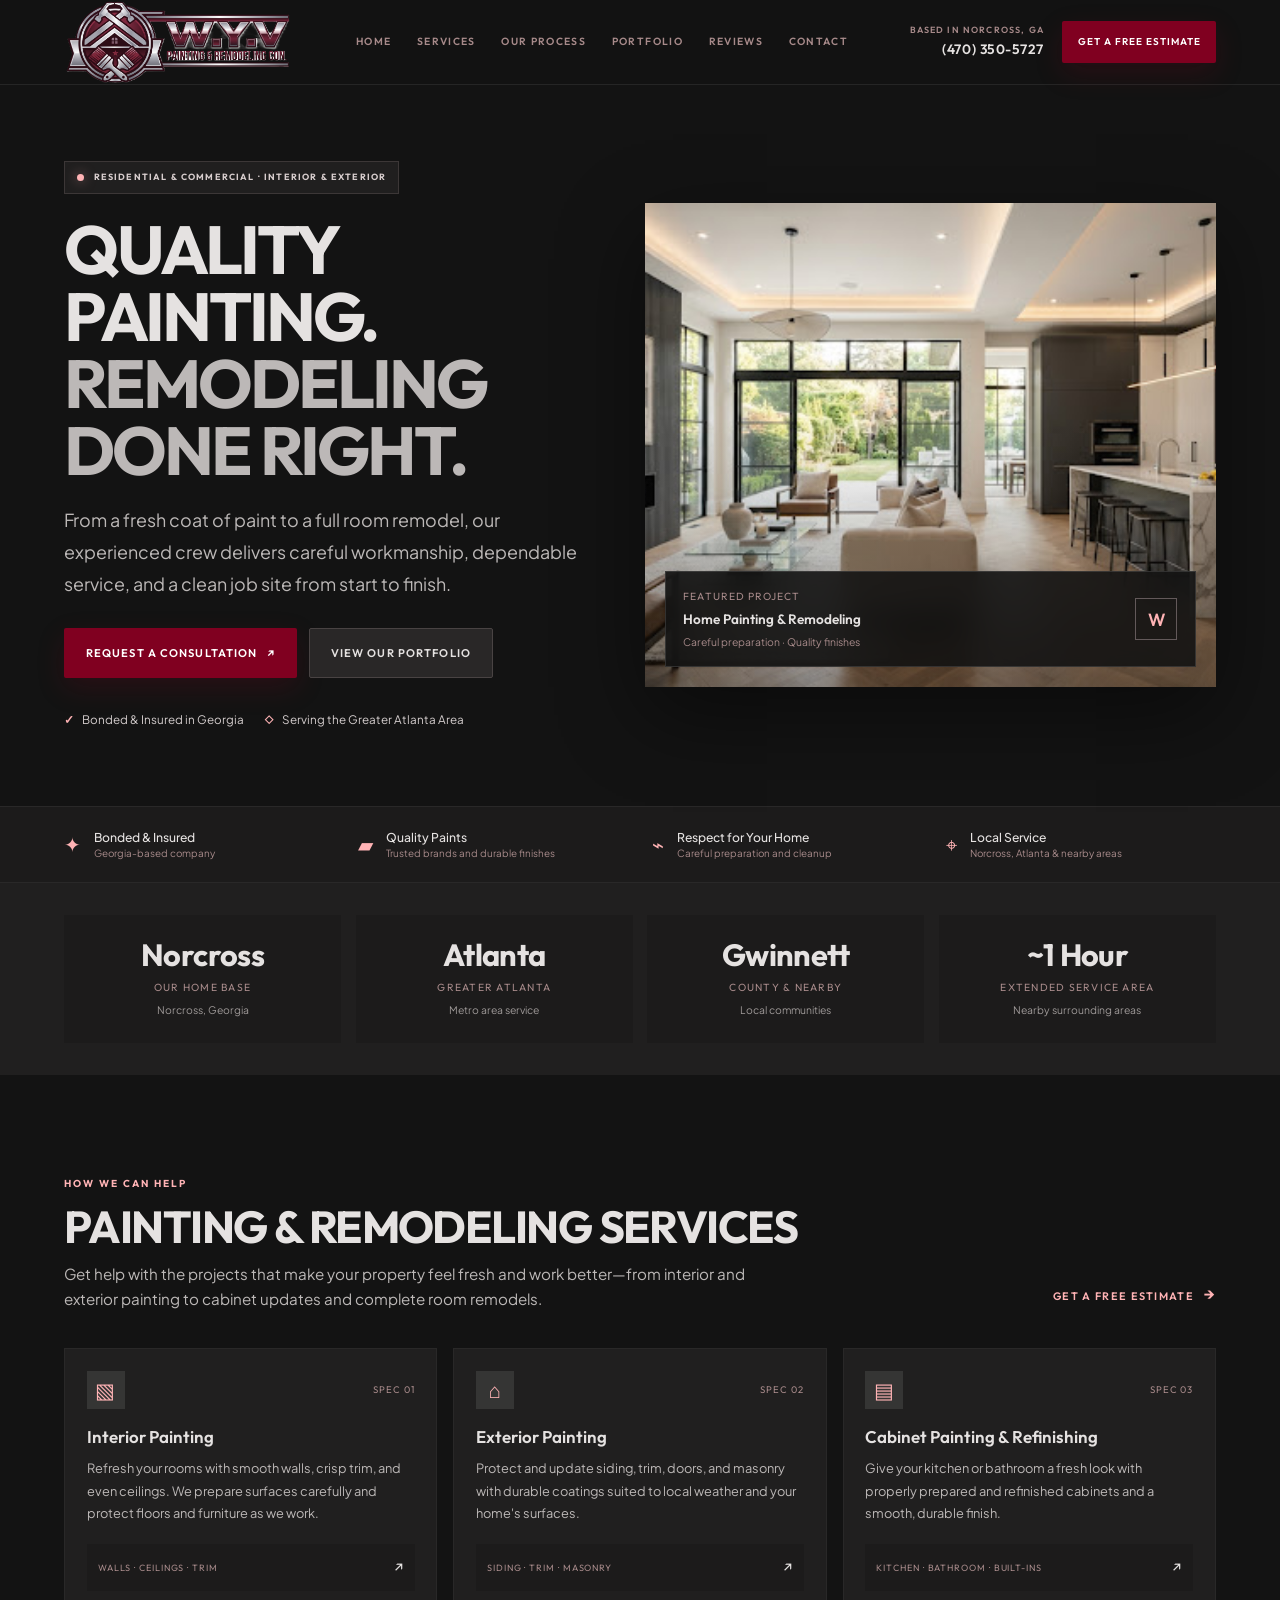
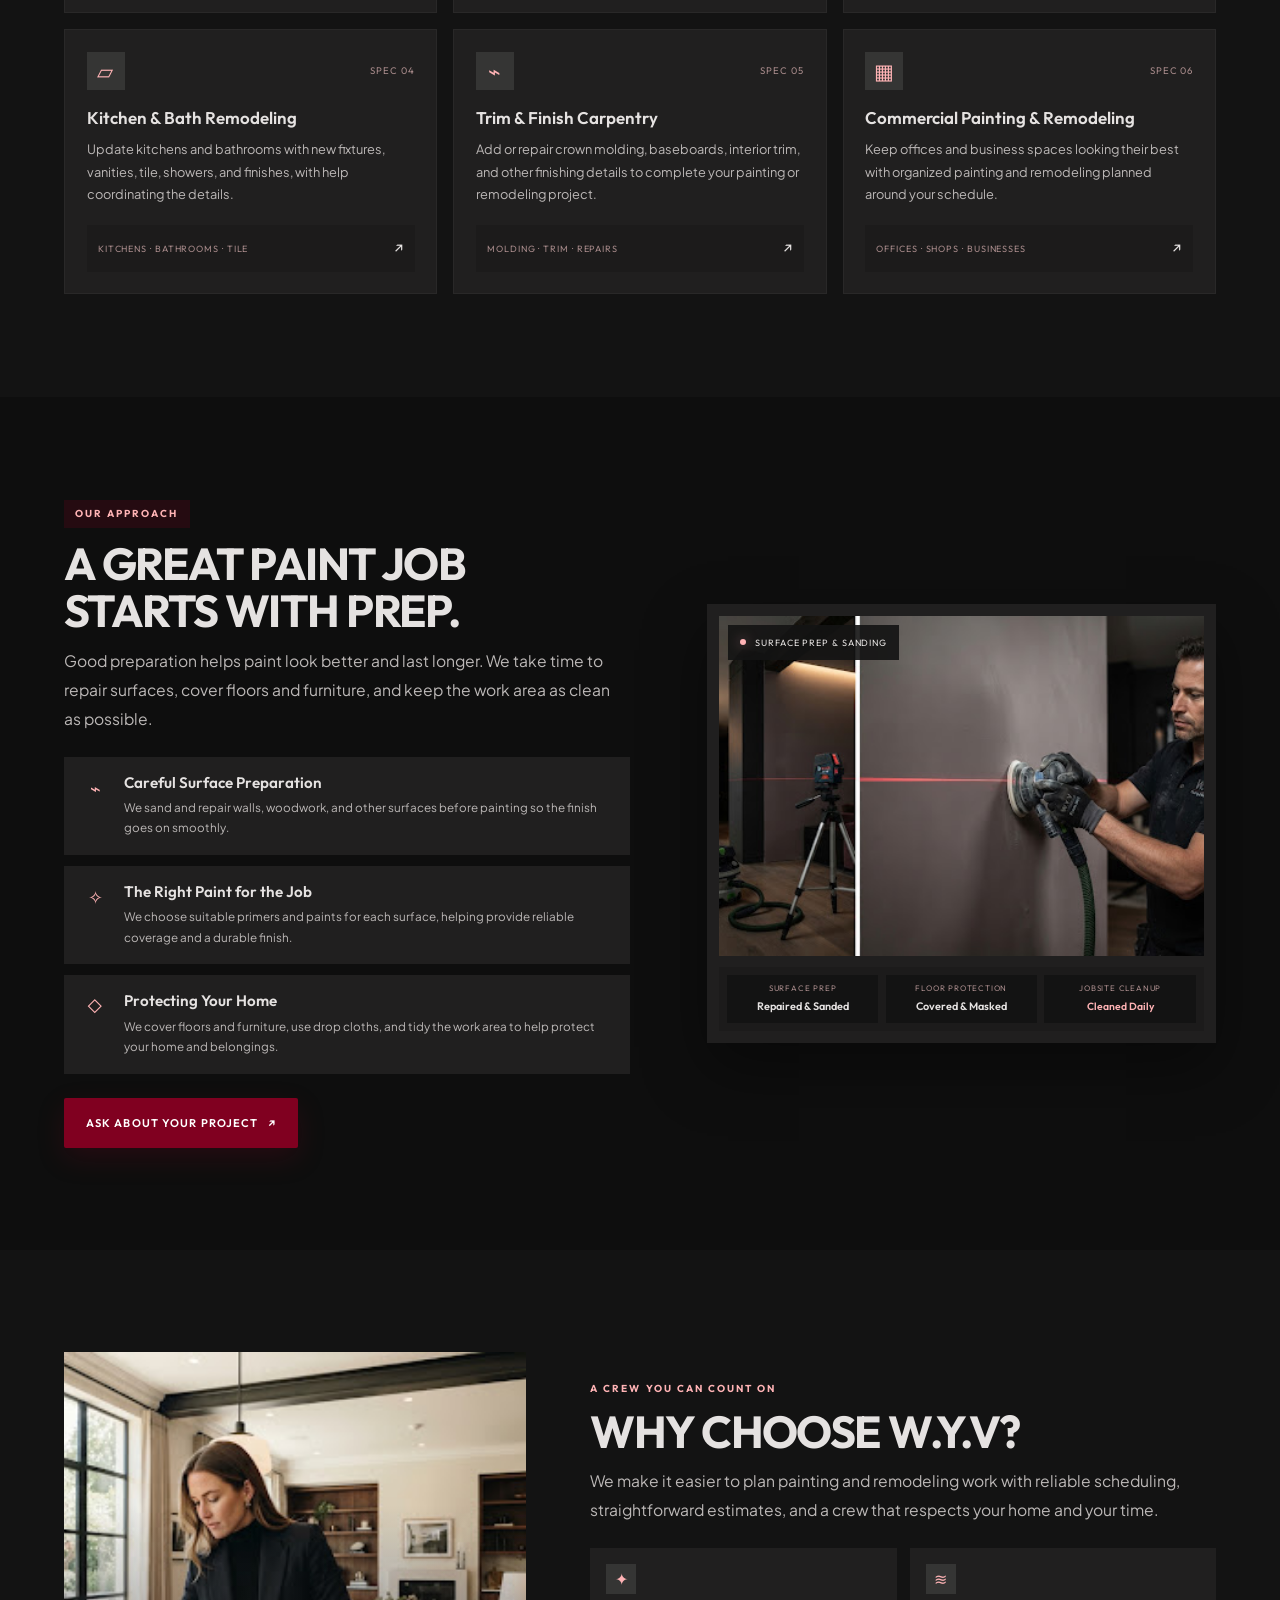
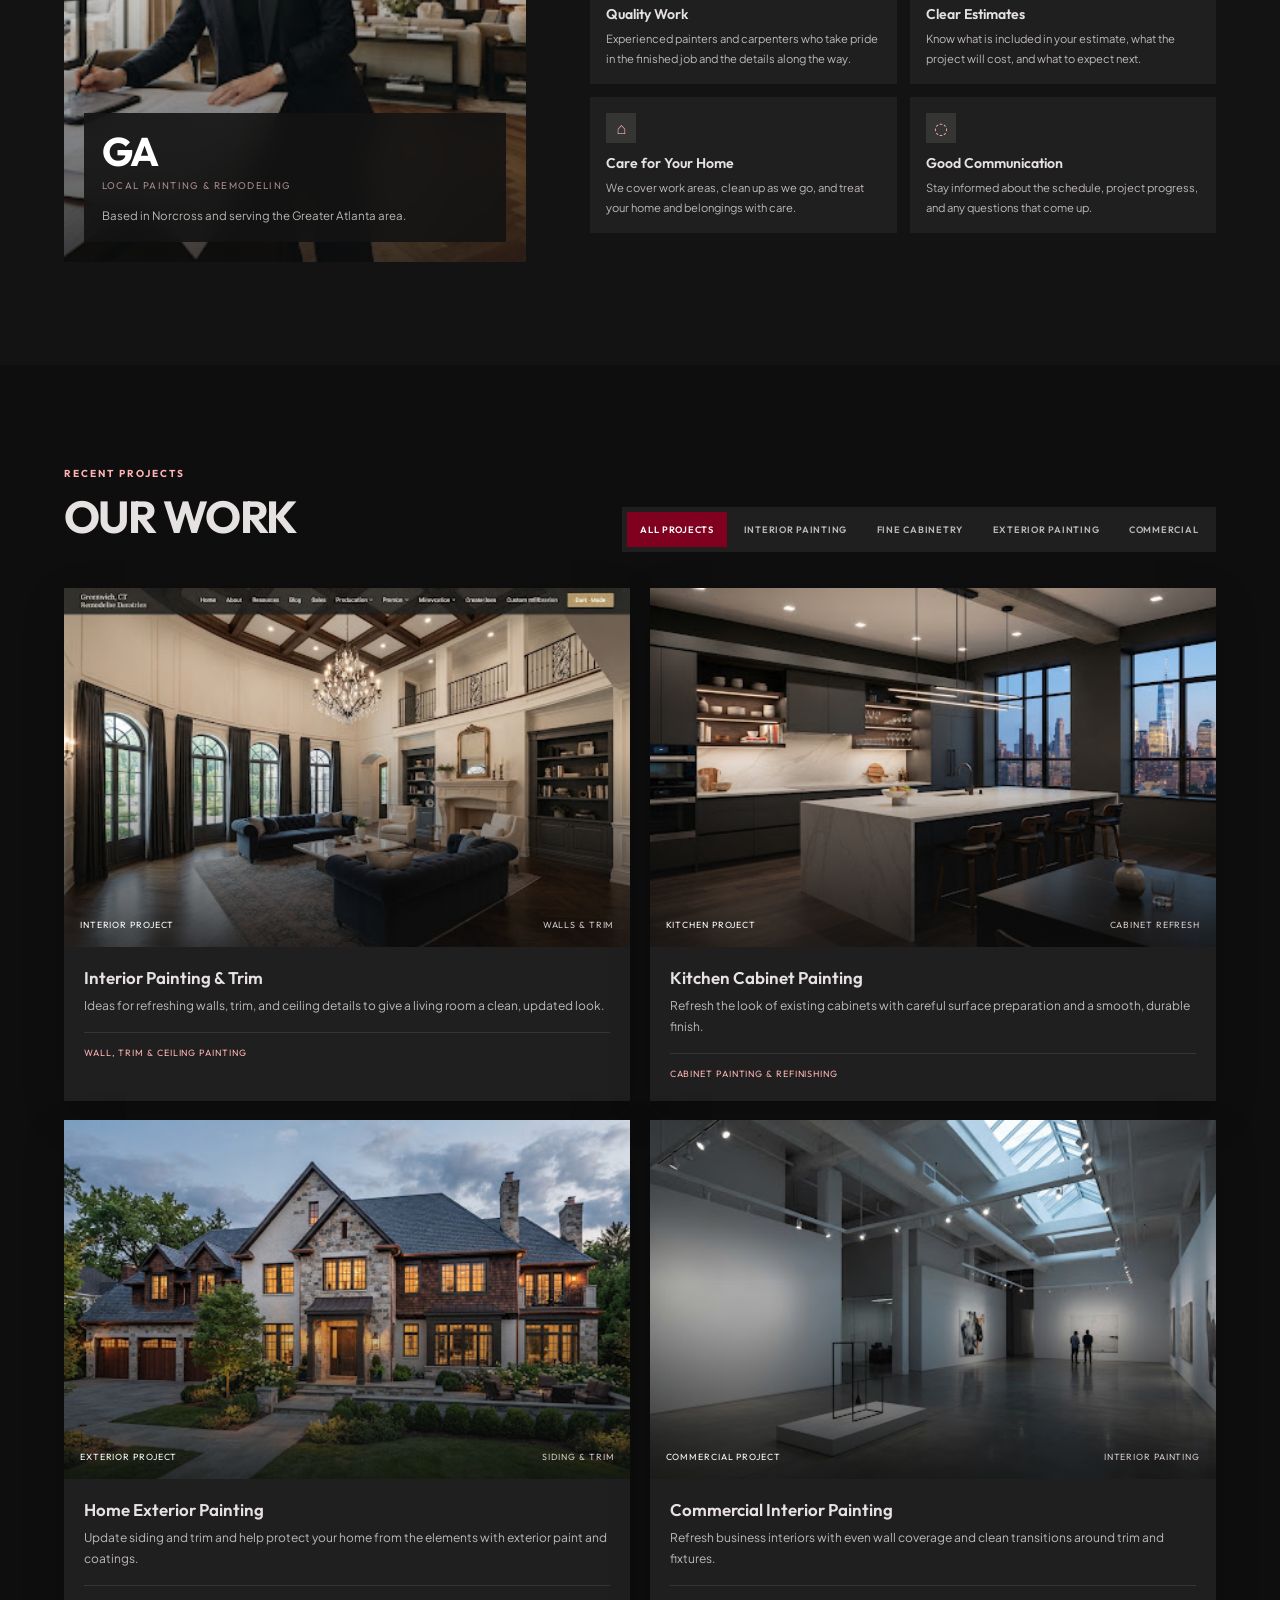
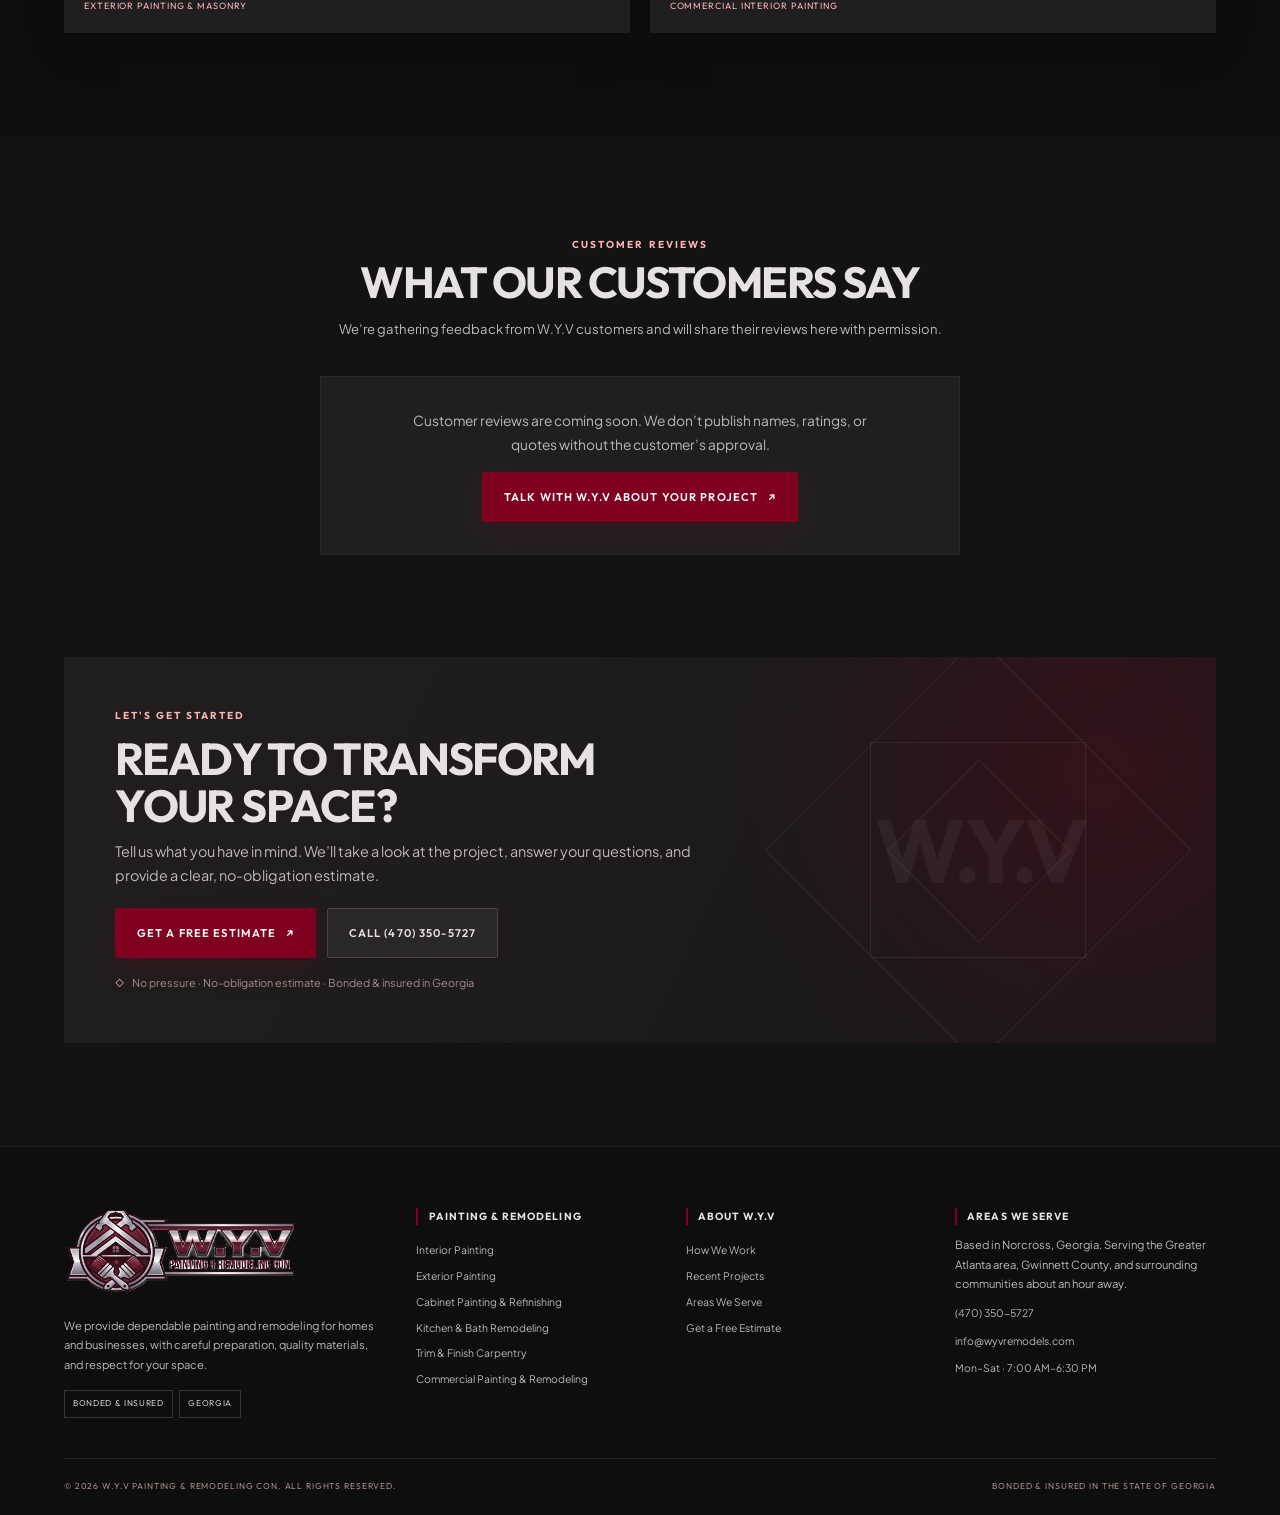
==== commit d1fb69c2: "added another email to lead form" ====
--- a/index.html
+++ b/index.html
@@ -370,7 +370,7 @@
             <h2 class="footer-heading">Areas We Serve</h2>
             <p>Based in Norcross, Georgia. Serving the Greater Atlanta area, Gwinnett County, and surrounding communities about an hour away.</p>
             <a href="tel:4703505727">(470) 350-5727</a>
-            <a href="mailto:Wilmervelazques12@gmail.com">Wilmervelazques12@gmail.com</a>
+            <a href="mailto:info@wyvremodels.com">info@wyvremodels.com</a>
             <span>Mon–Sat · 7:00 AM–6:30 PM</span>
           </div>
         </div>
